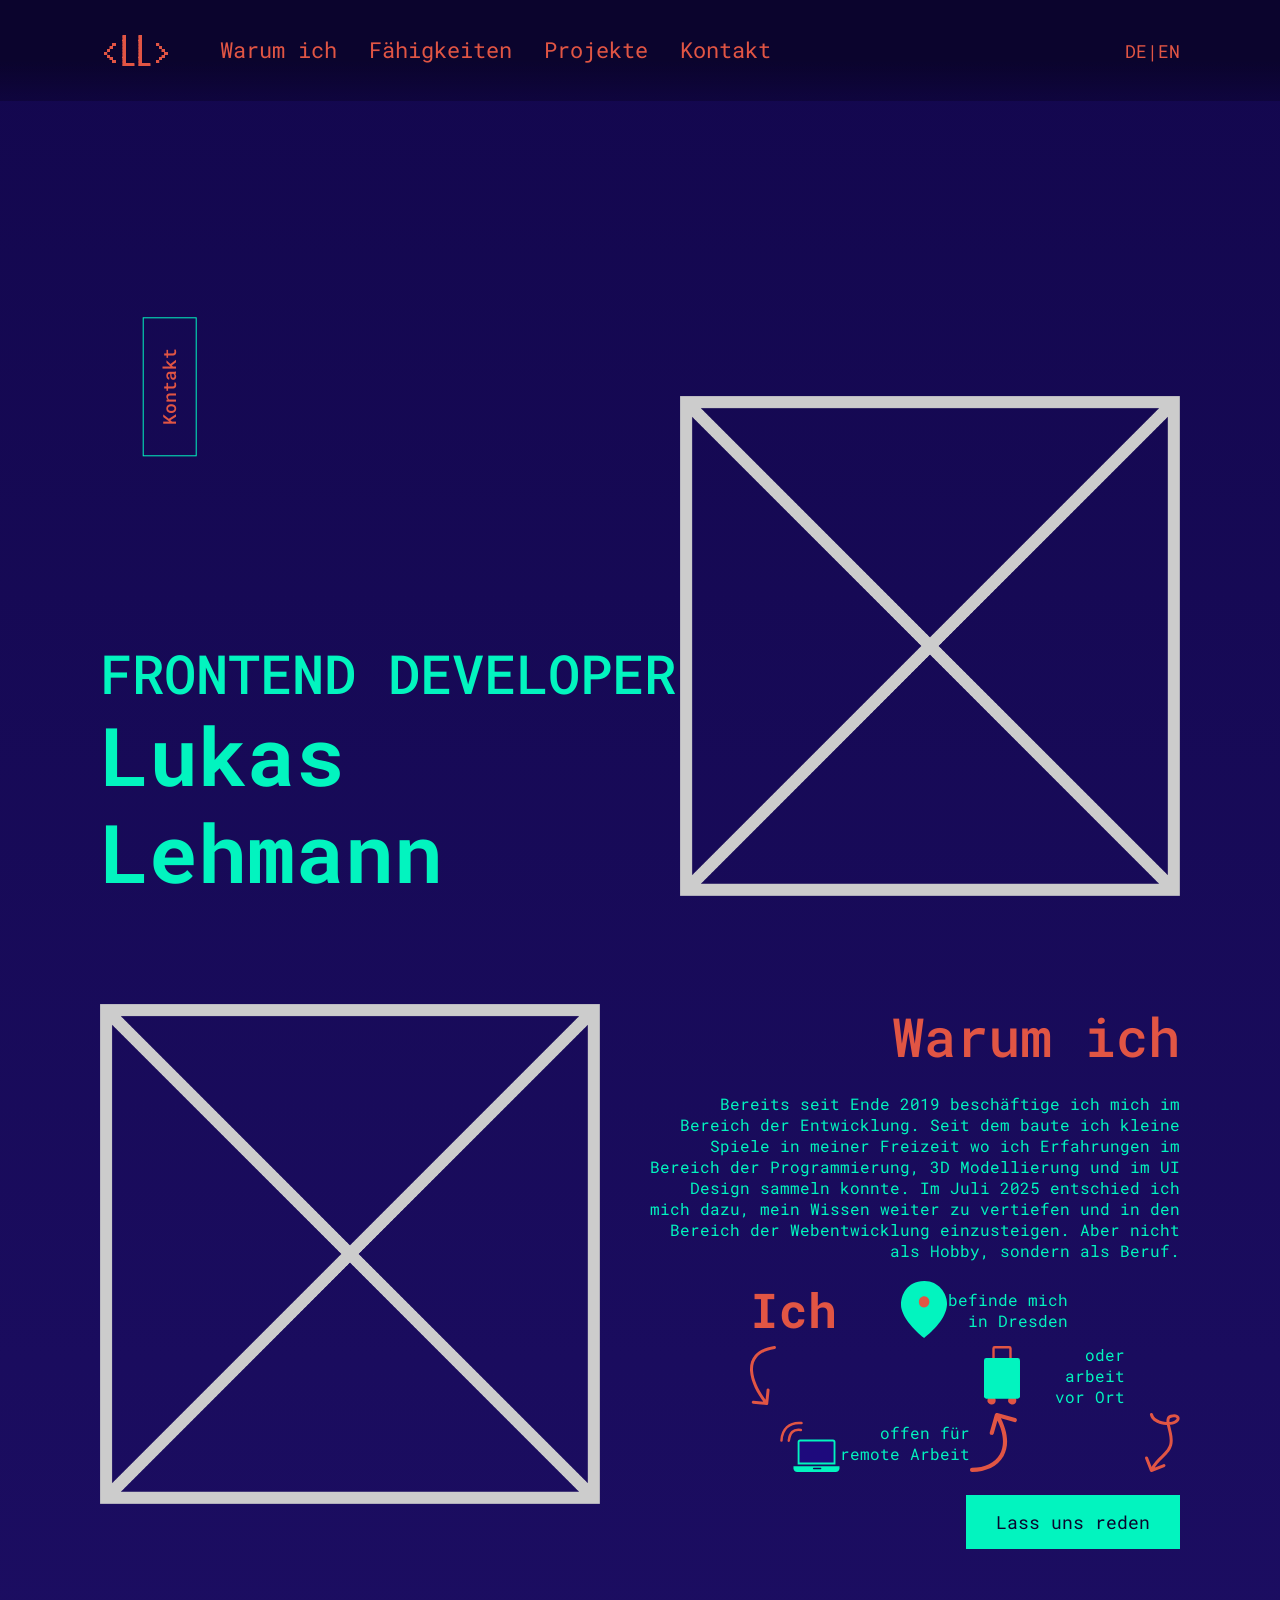
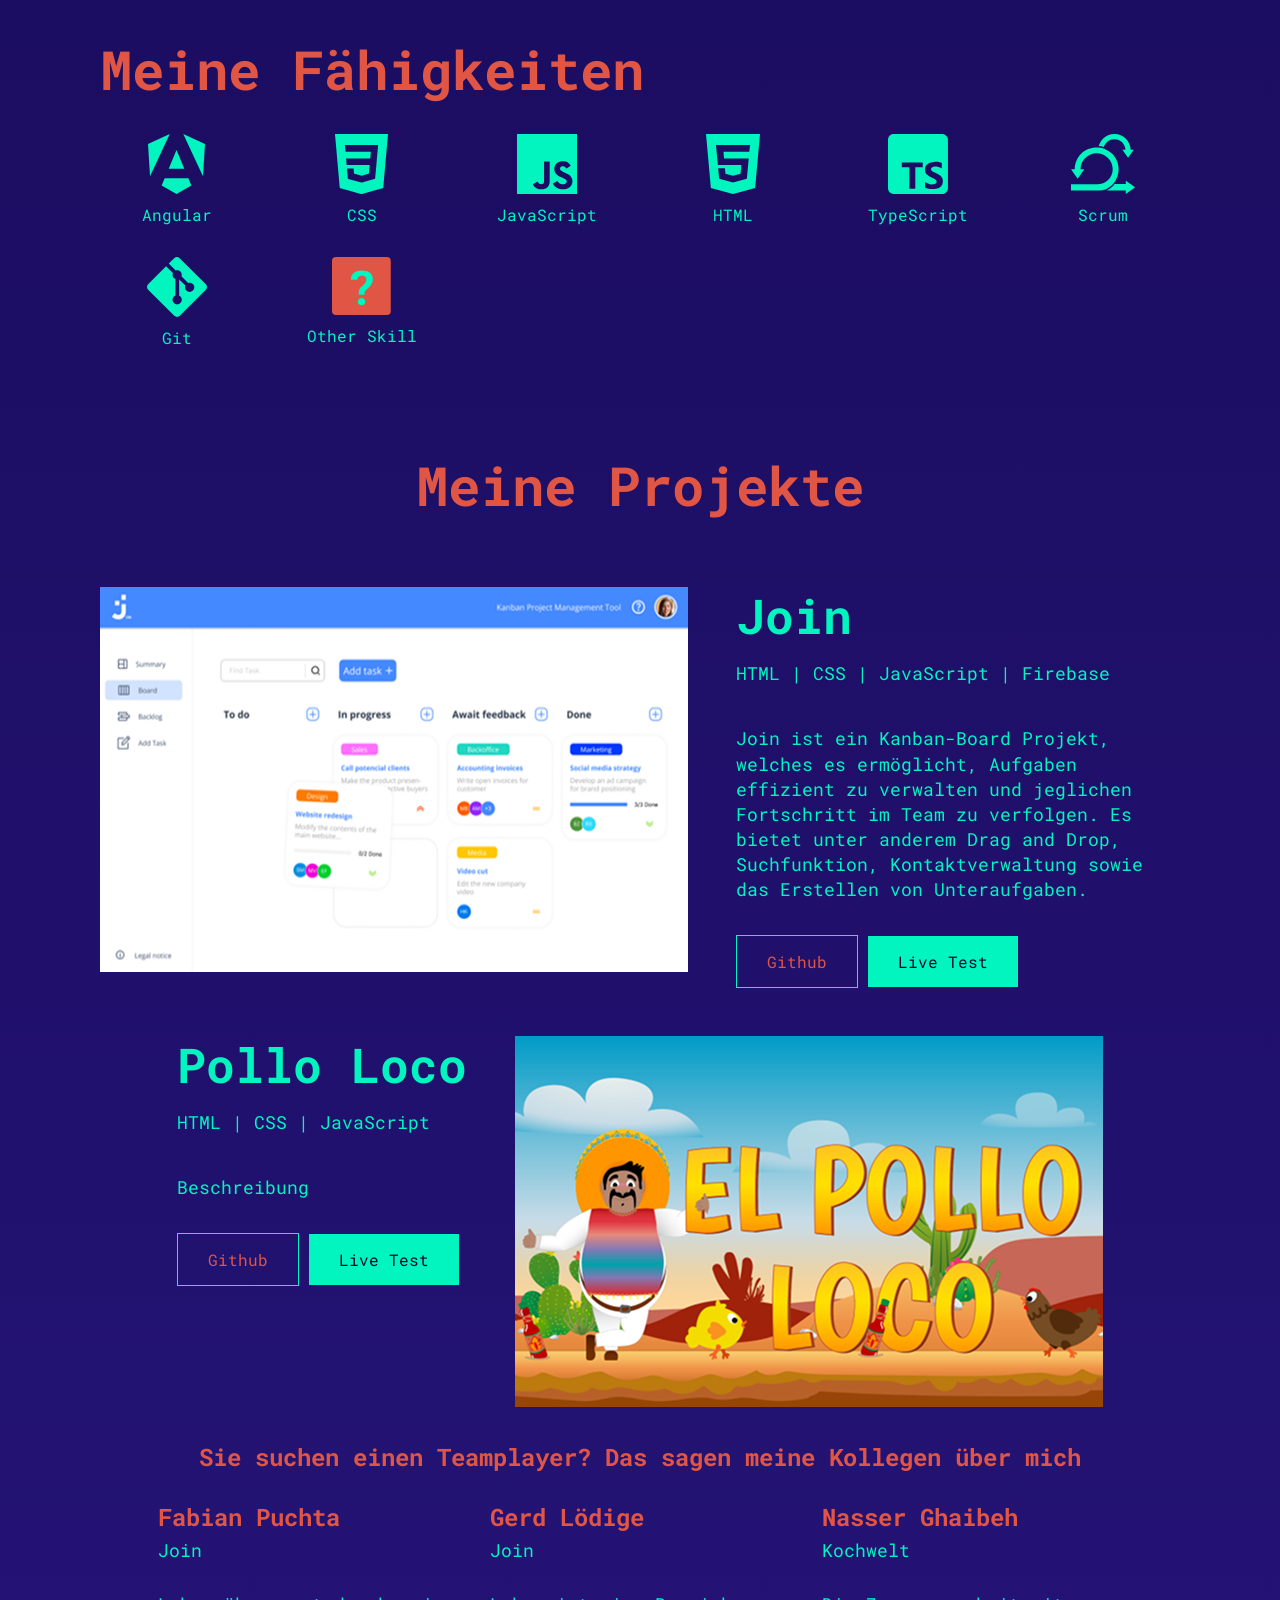
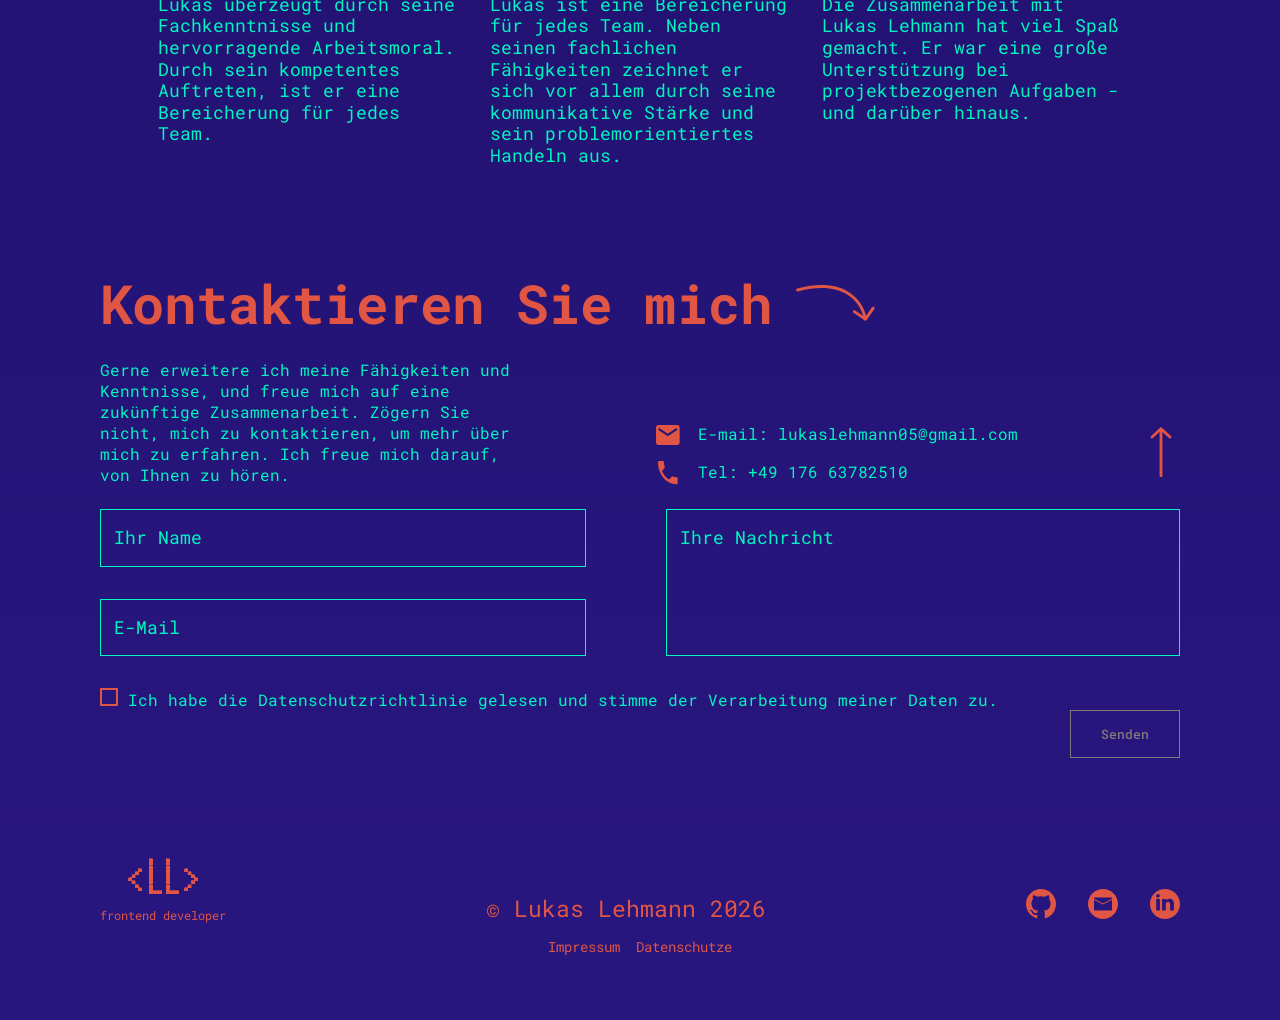
==== de/index.html @ d8086dfb "optimized css code, added responsiveness to legal notice, linked links and fixed styling error Co-au" ====
<!DOCTYPE html>
<html lang="de">

<head>
    <meta charset="UTF-8">
    <meta name="viewport" content="width=device-width, initial-scale=1.0">
    <title>Lukas Lehmann</title>
    <link rel="stylesheet" href="../style.css">
    <link rel="stylesheet" href="../style/content.css">
    <link rel="stylesheet" href="../style/header_footer.css">
    <link rel="stylesheet" href="../style/responsive.css">
    <link rel="stylesheet" href="../style/header_footer_responsive.css">
    <link rel="shortcut icon" href="../img/icons/favicon.png" type="image/x-icon">
</head>

<body>
    <header>
        <div class="header-content">
            <div class="nav-bar">
                <p>&lt;LL&gt;</p>
                <nav class="nav-links">
                    <a href="#about_section">Warum ich</a>
                    <a href="#skill_section">Fähigkeiten</a>
                    <a href="#project_section">Projekte</a>
                    <a href="#contact_section">Kontakt</a>
                </nav>
            </div>
            <div class="language-selector">
                <p class="language-text">DE</p>
                <p>|</p>
                <p class="language-text">EN</p>
            </div>
        </div>
    </header>

    <main>
        <div class="main-content">
            <section class="hero-section" id="hero_section">
                <a class="scroll-down hover-green" href="#about_section">
                    <img src="../img/icons/arrow_down.svg" alt="arrow down">
                </a>
                <a class="contact-button" href="#footer">
                    Kontakt
                </a>
                <div class="hero-content">
                    <div class="h1-section">
                        <p>FRONTEND DEVELOPER</p>
                        <h1>Lukas Lehmann</h1>
                    </div>

                    <div>
                        <img src="../img/image_placeholder.png" alt="placeholder" class="hero-section-image">
                    </div>
                </div>
            </section>
            <section class="about-section" id="about_section">
                <img src="../img/image_placeholder.png" alt="placeholder">
                <div class="about-content">
                    <h2 class="about-title">Warum ich</h2>
                    <p>Bereits seit Ende 2019 beschäftige ich mich im Bereich der Entwicklung. Seit dem baute ich
                        kleine Spiele in meiner Freizeit wo ich Erfahrungen im Bereich der Programmierung, 3D
                        Modellierung
                        und im UI Design sammeln konnte. Im Juli 2025 entschied ich mich dazu, mein Wissen weiter zu
                        vertiefen und in den Bereich der Webentwicklung einzusteigen. Aber nicht als Hobby, sondern als
                        Beruf.
                    </p>
                    <section class="about-details">
                        <div class="about-details-column location-column">
                            <h3>Ich</h3>
                            <div class="about-icon-container">
                                <img src="../img/icons/location.svg" alt="location icon" class="about-icons">
                                <p>befinde mich <br> in Dresden</p>
                            </div>
                        </div>

                        <div class="about-details-column relocate-column">
                            <img src="../img/icons/arrow_curved_down.svg" alt="arrow">
                            <div class="about-icon-container">
                                <img src="../img/icons/icon_relocate.svg" alt="relocate icon" class="about-icons">
                                <p>oder arbeit<br> vor Ort</p>
                            </div>
                        </div>

                        <div class="about-details-column remote-column">
                            <div class="about-icon-container">
                                <img src="../img/icons/icon_remote.svg" alt="remote icon" class="about-icons">
                                <p>offen für <br> remote Arbeit</p>
                                <img src="../img/icons/arrow_curved_up.svg" alt="arrow">
                            </div>

                            <img src="../img/icons/arrow_curved_down_2.svg" alt="arrow">
                        </div>

                        <div class="about-contact">
                            <a class="about-contact-button" href="#contact_section">Lass uns reden</a>
                        </div>
                    </section>
                </div>
            </section>
            <section class="skill-section" id="skill_section">
                <h2>Meine Fähigkeiten</h2>
                <div class="all-skills">
                    <div class="language-card">
                        <img src="../img/icons_languages/angular.svg" alt="angular">
                        <p>Angular</p>
                    </div>

                    <div class="language-card">
                        <img src="../img/icons_languages/css.svg" alt="css">
                        <p>CSS</p>
                    </div>

                    <div class="language-card">
                        <img src="../img/icons_languages/javascript.svg" alt="javascript">
                        <p>JavaScript</p>
                    </div>

                    <div class="language-card">
                        <img src="../img/icons_languages/html.svg" alt="html">
                        <p>HTML</p>
                    </div>

                    <div class="language-card">
                        <img src="../img/icons_languages/typescript.svg" alt="typescript">
                        <p>TypeScript</p>
                    </div>

                    <div class="language-card">
                        <img src="../img/icons_languages/scrum.svg" alt="scrum">
                        <p>Scrum</p>
                    </div>

                    <div class="language-card">
                        <img src="../img/icons_languages/git.svg" alt="git">
                        <p>Git</p>
                    </div>

                    <div class="language-card">
                        <img src="../img/icons_languages/other_skill.svg" alt="other skill">
                        <p>Other Skill</p>
                    </div>



                </div>
            </section>
            <section class="project-section" id="project_section">
                <h2>Meine Projekte</h2>

                <div class="projects">
                    <section class="project-card">
                        <img src="../img/project_img/join.png" alt="join project image">
                        <div>
                            <h3 class="project-title">Join</h3>
                            <p class="project-languages">HTML | CSS | JavaScript | Firebase</p>
                            <p>Join ist ein Kanban-Board Projekt, welches es ermöglicht, Aufgaben effizient zu verwalten
                                und jeglichen Fortschritt im Team zu verfolgen.
                                Es bietet unter anderem Drag and Drop, Suchfunktion, Kontaktverwaltung sowie das
                                Erstellen von Unteraufgaben.
                            </p>
                            <div class="project-links">
                                <a href="https://github.com/LukasLehmann05/Join" class="github-button">Github</a>
                                <a href="#" class="live-test-button">Live Test</a>
                            </div>
                        </div>
                    </section>

                    <section class="project-card row-reverse">
                        <img src="../img/project_img/pollo_loco.png" alt="pollo loco project image">
                        <div>
                            <h3 class="project-title">Pollo Loco</h3>
                            <p class="project-languages">HTML | CSS | JavaScript</p>
                            <p>Beschreibung</p>
                            <div class="project-links">
                                <a href="https://github.com/LukasLehmann05/El-Pollo-Loco"
                                    class="github-button">Github</a>
                                <a href="#" class="live-test-button">Live Test</a>
                            </div>
                        </div>
                    </section>
                </div>

                <h4 class="colleague-feedback">Sie suchen einen Teamplayer? Das sagen meine Kollegen über mich</h4>

                <div class="feedback-cards">
                    <section class="feedback-card">
                        <h4>
                            Fabian Puchta
                        </h4>
                        <p>
                            Join
                        </p>
                        <p class="feedback-text">
                            Lukas überzeugt durch seine Fachkenntnisse und hervorragende Arbeitsmoral. Durch sein
                            kompetentes Auftreten, ist er eine Bereicherung für jedes Team.
                        </p>
                    </section>

                    <section class="feedback-card">
                        <h4>
                            Gerd Lödige
                        </h4>
                        <p>
                            Join
                        </p>
                        <p class="feedback-text">
                            Lukas ist eine Bereicherung für jedes Team. Neben seinen fachlichen Fähigkeiten zeichnet er
                            sich vor allem durch seine kommunikative Stärke und sein problemorientiertes Handeln aus.
                        </p>
                    </section>

                    <section class="feedback-card">
                        <h4>
                            Nasser Ghaibeh
                        </h4>
                        <p>
                            Kochwelt
                        </p>
                        <p class="feedback-text">
                            Die Zusammenarbeit mit Lukas Lehmann hat viel Spaß gemacht. Er war eine große Unterstützung
                            bei projektbezogenen Aufgaben - und darüber hinaus.
                        </p>
                    </section>
                </div>

            </section>
            <section class="contact-section" id="contact_section">
                <div class="contact-section-title">
                    <h2>Kontaktieren Sie mich</h2>
                    <img src="../img/icons/arrow_down_right.svg" alt="">
                </div>
                <div class="contact-info">
                    <div class="contact-links-section">
                        <p class="contact-info-text">Gerne erweitere ich meine Fähigkeiten und Kenntnisse, und freue
                            mich auf eine zukünftige Zusammenarbeit.
                            Zögern Sie nicht, mich zu kontaktieren, um mehr über mich zu erfahren. Ich freue mich
                            darauf, von Ihnen zu hören.
                        </p>
                        <div>
                            <div class="contact-links">
                                <a href="#">
                                    <img src="../img/icons/icon_mail.svg" alt="mail_icon" class="contact-img">
                                    <p>E-mail: lukaslehmann05@gmail.com</p>
                                </a>
                                <a href="#">
                                    <img src="../img/icons/icon_phone.svg" alt="phone_icon" class="contact-img">
                                    <p>Tel: +49 176 63782510</p>
                                </a>
                            </div>
                        </div>

                        <a href="#hero_section">
                            <img src="../img/icons/arrow_up.svg" alt="scroll up" class="scroll-up">
                        </a>
                    </div>
                </div>
                <form class="contact-form">
                    <div class="text-input-section">
                        <div class="form-input-left">
                            <input type="text" placeholder="Ihr Name">
                            <input type="text" placeholder="E-Mail">
                        </div>

                        <textarea type="text" class="message-input" placeholder="Ihre Nachricht"></textarea>
                    </div>

                    <div class="submit-section">
                        <div>
                            <input type="checkbox" name="" id="guidlines_checkbox" class="guidlines-checkbox"
                                placeholder="✓">
                            <label for="">Ich habe die Datenschutzrichtlinie gelesen und stimme der Verarbeitung meiner
                                Daten zu.</label>
                        </div>
                        <div class="submit-button-section">
                            <button type="submit" class="submit-button">Senden</button>
                        </div>
                    </div>
                </form>
            </section>
        </div>
    </main>

    <footer id="footer">
        <div class="footer-content">
            <section class="footer-info">
                <div class="abbreviation-section">
                    <p class="abbreviation">&lt;LL&gt;</p>
                    <p class="abbreviation-subtext">frontend developer</p>
                </div>
                <p class="copyright-text">
                    © Lukas Lehmann 2026
                </p>
                <div class="footer-links">
                    <a href="https://github.com/LukasLehmann05">
                        <img src="../img/icons/icon_github.svg" alt="github" class="hover-green">
                    </a>
                    <a href="#">
                        <img src="../img/icons/icon_mail_round.svg" alt="mail" class="hover-green">
                    </a>
                    <a href="https://www.linkedin.com/in/lukas-lehmann-b7b5683bb/">
                        <img src="../img/icons/icon_linkedin.svg" alt="linkedin" class="hover-green">
                    </a>
                </div>
            </section>

            <section class="legal-links">
                <a href="#">Impressum</a>
                <a href="#">Datenschutze</a>
            </section>
        </div>
    </footer>

</body>
<script src="../script.js"></script>

</html>
---- style.css ----
@font-face {
    font-family: "Roboto Mono";
    src: url(./fonts/Roboto_Mono/RobotoMono-VariableFont_wght.ttf);
}

@font-face {
    font-family: "Handjet";
    src: url(./fonts/Handjet/Handjet-VariableFont_ELGR\,ELSH\,wght.ttf);
}

:root {
    --text-green: #02F4BF;
    --text-orange: #E15544;
    --content-max-width: 1920px;
    --page-padding: 0px 100px;
    --page-padding-1150: 0px 75px;
    --page-padding-700: 0px 50px;
}

html {
    scroll-behavior: smooth;
}

* {
    margin: 0px;
    padding: 0px;
    font-family: "Roboto Mono", sans-serif;
    text-decoration: none;
}

body {
    background: linear-gradient(to bottom, #13074E, #1D0A79F2);
    color: var(--text-green);
}
---- style/content.css ----
.hero-section {
    min-height: calc(100vh - 101px);
    display: flex;
    align-items: flex-end;
}

h2 {
    font-size: 54px;
    line-height: 120%;
    color: var(--text-orange);
}

.projects {
    margin-top: 69px;
    display: flex;
    flex-direction: column;
    align-items: center;
    gap: 64px;
}

.project-section {
    display: flex;
    flex-direction: column;
    align-items: center;
}

.project-card {
    display: flex;
    justify-content: center;
    gap: 48px;
}

.project-card p {
    font-size: 18px;
    line-height: 140%;
    font-weight: 400;
}

.project-title {
    font-size: 48px;
    font-weight: 700;
    line-height: 120%;
    margin-bottom: 17px;
}

.project-languages {
    margin-bottom: 40px;
}

.project-links {
    margin-top: 48px;
}

.project-links a {
    padding: 15px 30px;
}

.github-button {
    color: var(--text-orange);
    border: solid 1px var(--text-green);
    transition: 300ms ease;
}

.github-button:hover {
    color: var(--text-green);
    transition: 300ms ease;
}

.live-test-button {
    color: #0B042D;
    background-color: var(--text-green);
    transition: 300ms ease;
}

.live-test-button:hover {
    color: var(--text-orange);
    transition: 300ms ease;
}

.row-reverse {
    flex-direction: row-reverse;
}

.colleague-feedback {
    font-size: 24px;
    font-weight: 700;
    line-height: 120%;
    color: var(--text-orange);
    margin-top: 36px;
    margin-bottom: 32px;
}

.feedback-card {
    font-size: 18px;
    font-weight: 400;
    line-height: 120%;
    width: 300px;
}

.feedback-cards {
    display: flex;
    justify-content: center;
    gap: 32px;
}

.feedback-card h4 {
    font-size: 24px;
    font-weight: 700;
    line-height: 120%;
    color: var(--text-orange);
    margin-bottom: 8px;
}

.feedback-text {
    margin-top: 32px;
}

.language-card {
    display: flex;
    flex-direction: column;
    align-items: center;
    gap: 10px;
}

.all-skills {
    display: grid;
    grid-template-columns: repeat(auto-fit, minmax(150px, 1fr));
    gap: 32px;
    margin-top: 32px;
    margin-bottom: 105px;
}

.skill-section {
    margin-top: 103px;
}

.contact-section {
    margin-top: 104px;
}

.contact-section-title {
    display: flex;
    align-items: center;
    gap: 24px;
    margin-bottom: 24px;
}

.contact-links {
    display: flex;
    align-items: flex-start;
    flex-direction: column;
    gap: 14px;
}

.contact-links a {
    display: flex;
    gap: 18px;
    color: var(--text-green);
}

.contact-img {
    height: 24px;
    width: 24px;
    object-fit: contain;
}

.contact-info {
    display: flex;
    justify-content: flex-start;
    gap: 50px;
    margin-bottom: 24px;
}

.contact-info-text {
    max-width: 40%;
}

.text-input-section {
    display: flex;
    justify-content: space-between;
}

.contact-form input {
    border: solid 1px var(--text-green);
    background-color: transparent;
    color: var(--text-green);
    font-size: 18px;
    line-height: 140%;
    padding: 15px 13px;
}

.contact-form input::placeholder {
    color: var(--text-green);
}

.form-input-left {
    display: flex;
    flex-direction: column;
    gap: 32px;
    width: 45%;
}

.message-input {
    width: 45%;
    border: solid 1px var(--text-green);
    background-color: transparent;
    color: var(--text-green);
    font-size: 18px;
    line-height: 140%;
    padding: 15px 13px;
    resize: none;
}

.message-input::placeholder {
    color: var(--text-green);
}

.submit-section {
    margin-top: 32px;
    display: flex;
    flex-direction: column;
}

.contact-form .guidlines-checkbox {
    width: 18px;
    height: 18px;
    border: solid 2px var(--text-orange);
    appearance: none;
    padding: 0px;
    border-radius: 1px;
    color: transparent;
}

.guidlines-checkbox:checked {
    background-color: var(--text-green);
}

.submit-button {
    color: #827B7B;
    line-height: 120%;
    background-color: transparent;
    border: solid 1px #827B7B;
    padding: 15px 30px;
    font-weight: 500;
    justify-self: flex-end;
    cursor: pointer;
}

.submit-button-section {
    display: flex;
    justify-content: flex-end;
    margin-bottom: 88px;
}

.hero-section-image {
    width: 500px;
    height: 500px;
    object-fit: contain;
}

h1 {
    font-size: 81px;
    font-weight: 700;
    line-height: 120%;
}

.h1-section p {
    font-size: 54px;
    line-height: 120%;
    font-weight: 500;
}

.scroll-down {
    position: absolute;
    left: 50%;
    top: 50%;
    background: none;
    border: none;
    cursor: pointer;
    padding: 4px 8px;
}

.scroll-down img {
    height: 50px;
    width: 22px;
}

.hero-content {
    display: flex;
    justify-content: space-between;
    align-items: flex-end;
    width: 100%;
}

.scroll-down:hover {
    border: solid 1px var(--text-green);
    padding: 3px 7px;
}

.contact-button {
    position: absolute;
    left: 100px;
    top: 40%;
    transform: rotate(270deg);
    background: none;
    border: solid 1px var(--text-green);
    color: var(--text-orange);
    padding: 15px 30px;
    font-size: 18px;
    font-weight: 500;
    line-height: 120%;
    cursor: pointer;
    transition: all 0.4s ease;
}

.contact-button:hover {
    color: var(--text-green);
    transition: all 0.4s ease;
}

.about-section {
    display: flex;
    justify-content: space-between;
    gap: 42px;
    margin-top: 104px;
}

.about-section img {
    width: 500px;
    height: 500px;
    object-fit: contain;
}

.about-content {
    display: flex;
    flex-direction: column;
    align-items: flex-end;
    text-align: end;
}

.about-title {
    font-size: 54px;
    line-height: 120%;
    letter-spacing: 0%;
    font-weight: 500;
    margin-bottom: 24px;
}

.contact-links a:hover img {
    filter: brightness(0) saturate(100%) invert(77%) sepia(62%) saturate(2744%) hue-rotate(113deg) brightness(101%) contrast(98%);
}

.about-details {
    margin-top: 20px;
    display: flex;
    flex-direction: column;
    gap: 8px;
    width: 80%;
}

.about-details h3 {
    font-size: 48px;
    color: var(--text-orange);
    line-height: 120%;
    font-weight: 700;
}

.about-details img {
    height: 100%;
    width: auto;
    object-fit: contain;
}

.about-icon-container {
    display: flex;
    justify-content: center;
    align-items: center;
}

.about-details-column {
    display: flex;
}

.location-column {
    gap: 64px;
}

.relocate-column {
    justify-content: flex-end;
}

.relocate-column div {
    margin-left: 208px;
    margin-right: 55px;
}

.remote-column {
    justify-content: flex-end;
    gap: 128px;
}

.about-contact {
    margin-top: 32px;
}

.about-contact-button {
    font-size: 18px;
    line-height: 120%;
    color: #0B042D;
    background-color: var(--text-green);
    border: none;
    padding: 15px 30px;
}

.about-contact-button:hover {
    color: var(--text-orange);
}

.scroll-up {
    height: 50px;
    width: 22px;
    padding: 4px 8px;
    cursor: pointer;
}

.scroll-up:hover {
    border: solid 1px var(--text-green);
    padding: 3px 7px;
    filter: brightness(0) saturate(100%) invert(77%) sepia(62%) saturate(2744%) hue-rotate(113deg) brightness(101%) contrast(98%);
}

.contact-links-section {
    display: flex;
    justify-content: space-between;
    align-items: flex-end;
}
---- style/header_footer.css ----
header {
    position: sticky;
    top: 0;
    padding: 24px 0px;
    background: linear-gradient(rgb(11 4 45) 60%, rgb(11 4 45 / 0.5));
    color: var(--text-orange);
    z-index: 100;
}

.header-content {
    display: flex;
    justify-content: space-between;
    align-items: center;
    max-width: var(--content-max-width);
    margin: 0 auto;
    padding: var(--page-padding);
}

.main-content {
    max-width: var(--content-max-width);
    margin: 0 auto;
    padding: var(--page-padding);
}

.footer-content {
    max-width: var(--content-max-width);
    margin: 0 auto;
    padding: var(--page-padding);
    color: var(--text-orange);
}

.footer-info {
    display: flex;
    justify-content: space-between;
    align-items: flex-end;
}

.nav-bar {
    display: flex;
    gap: 48px;
}

.nav-bar a {
    color: var(--text-orange);
    font-size: 22px;
    line-height: 120%;
}

.nav-bar p {
    font-size: 48px;
    font-family: "Handjet", sans-serif;
}

.nav-links {
    display: flex;
    justify-content: flex-start;
    align-items: center;
    gap: 32px;
}

.language-selector {
    display: flex;
    font-size: 18px;
}

.language-text:hover{
    color: var(--text-green);
    cursor: pointer;
}

.abbreviation-section {
    display: flex;
    flex-direction: column;
    align-items: center;
}

.abbreviation {
    font-family: "Handjet", sans-serif;
    font-size: 54px;
    font-weight: 400;
    letter-spacing: 5%;
}

.abbreviation-subtext {
    font-size: 12px;
}

.copyright-text {
    font-size: 23px;
    line-height: 120%;
}

.footer-links {
    display: flex;
    gap: 32px;
}

.legal-links {
    display: flex;
    justify-content: center;
    gap: 16px;
    margin-top: 16px;
    margin-bottom: 64px;
}

.legal-links a {
    color: var(--text-orange);
    font-size: 14px;
    line-height: 120%;
}

.nav-links a:hover {
    color: var(--text-green);
}

.legal-links a:hover {
    color: var(--text-green);
}

.selected {
    color: var(--text-green) !important;
    text-decoration: underline;
}

.hover-green:hover {
    filter: brightness(0) saturate(100%) invert(77%) sepia(62%) saturate(2744%) hue-rotate(113deg) brightness(101%) contrast(98%);
}
---- style/responsive.css ----
@media (max-width: 1400px) {
    .scroll-down {
        display: none;
    }
}

@media (max-width: 1100px) {
    .project-card {
        flex-direction: column-reverse;
        align-items: center;
    }

    .project-details {
        display: flex;
        flex-direction: column;
        align-items: center;
        text-align: center;
    }

    .hide-project-button {
        display: none;
    }
}
---- style/header_footer_responsive.css ----
@media (max-width: 1150px) {
    .header-content {
        padding: var(--page-padding-1150);
    }

    .main-content {
        padding: var(--page-padding-1150);
    }

    .footer-content {
        padding: var(--page-padding-1150);
    }
}

@media (max-width: 950px) {
    .nav-links {
        display: none;
    }

    .language-selector {
        display: none;
    }
}

@media (max-width: 700px) {
    .header-content {
        padding: var(--page-padding-700);
    }

    .main-content {
        padding: var(--page-padding-700);
    }

    .footer-content {
        padding: var(--page-padding-700);
    }
}
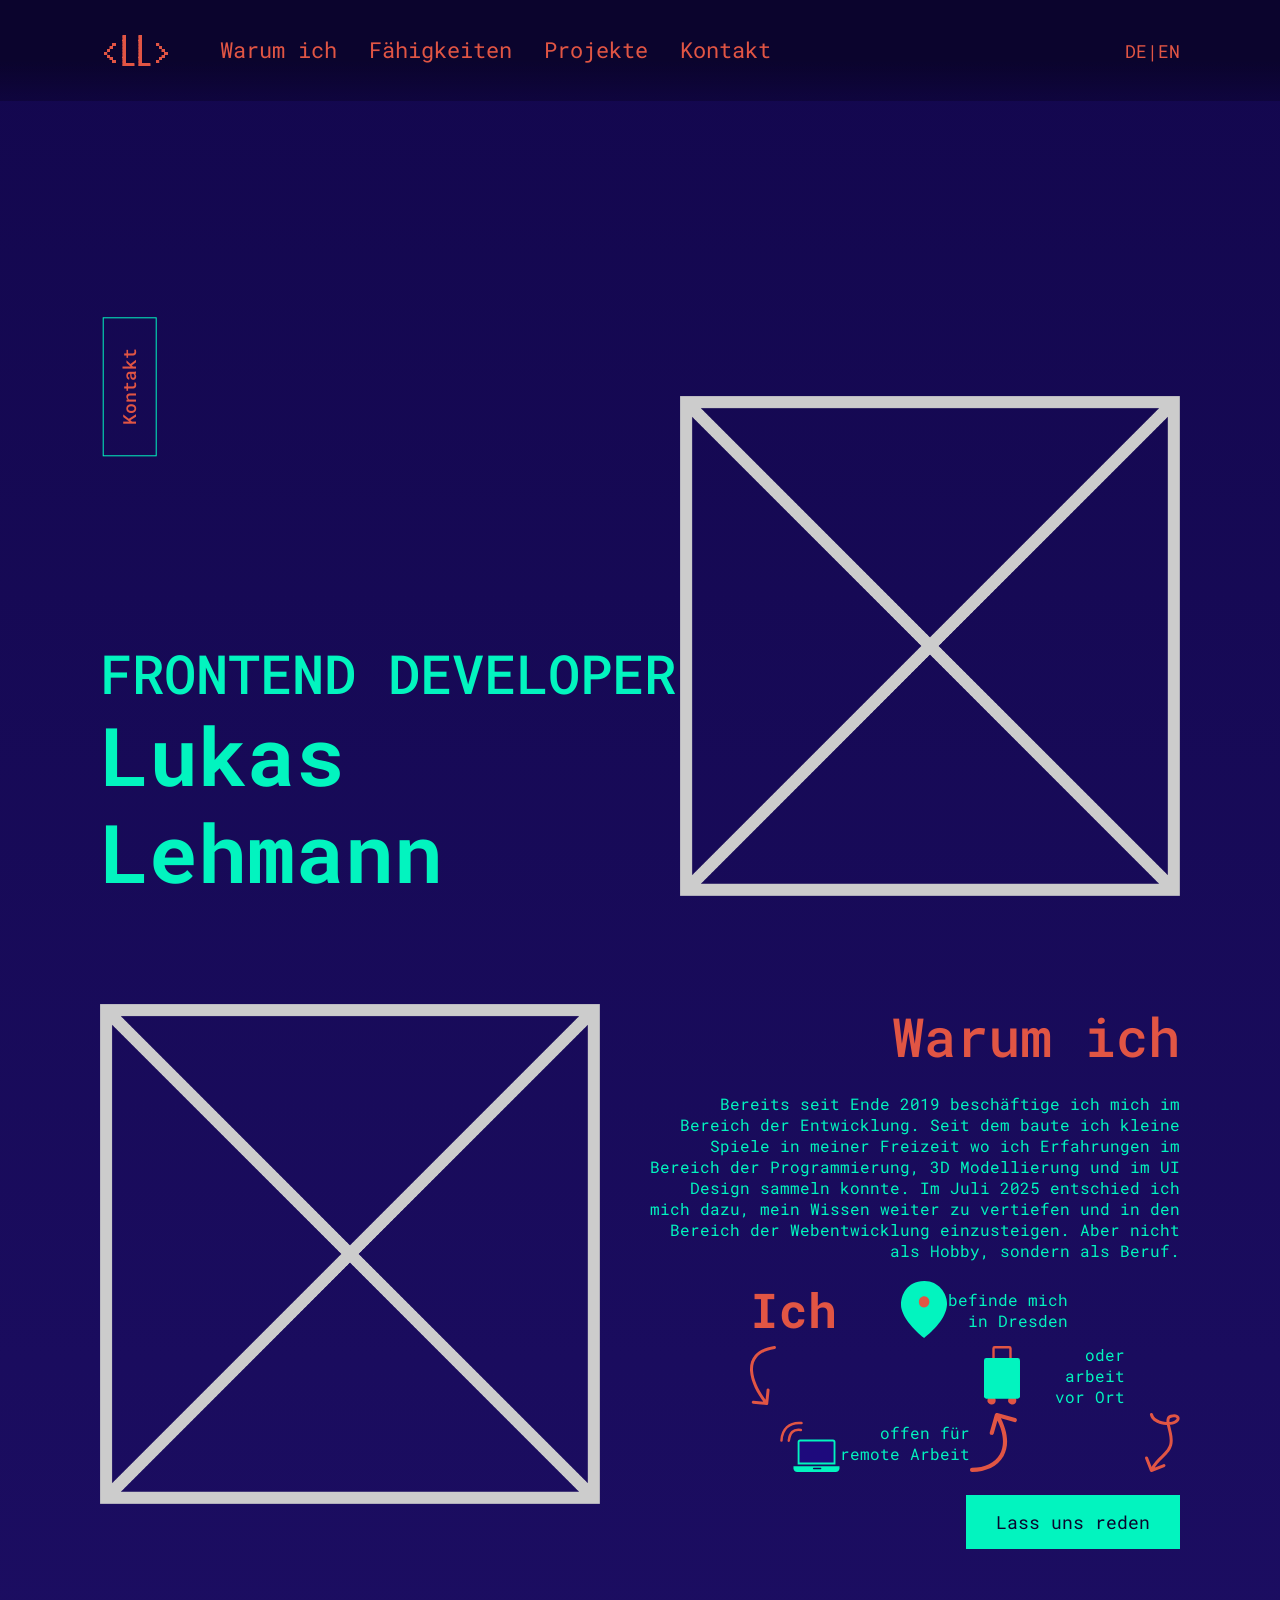
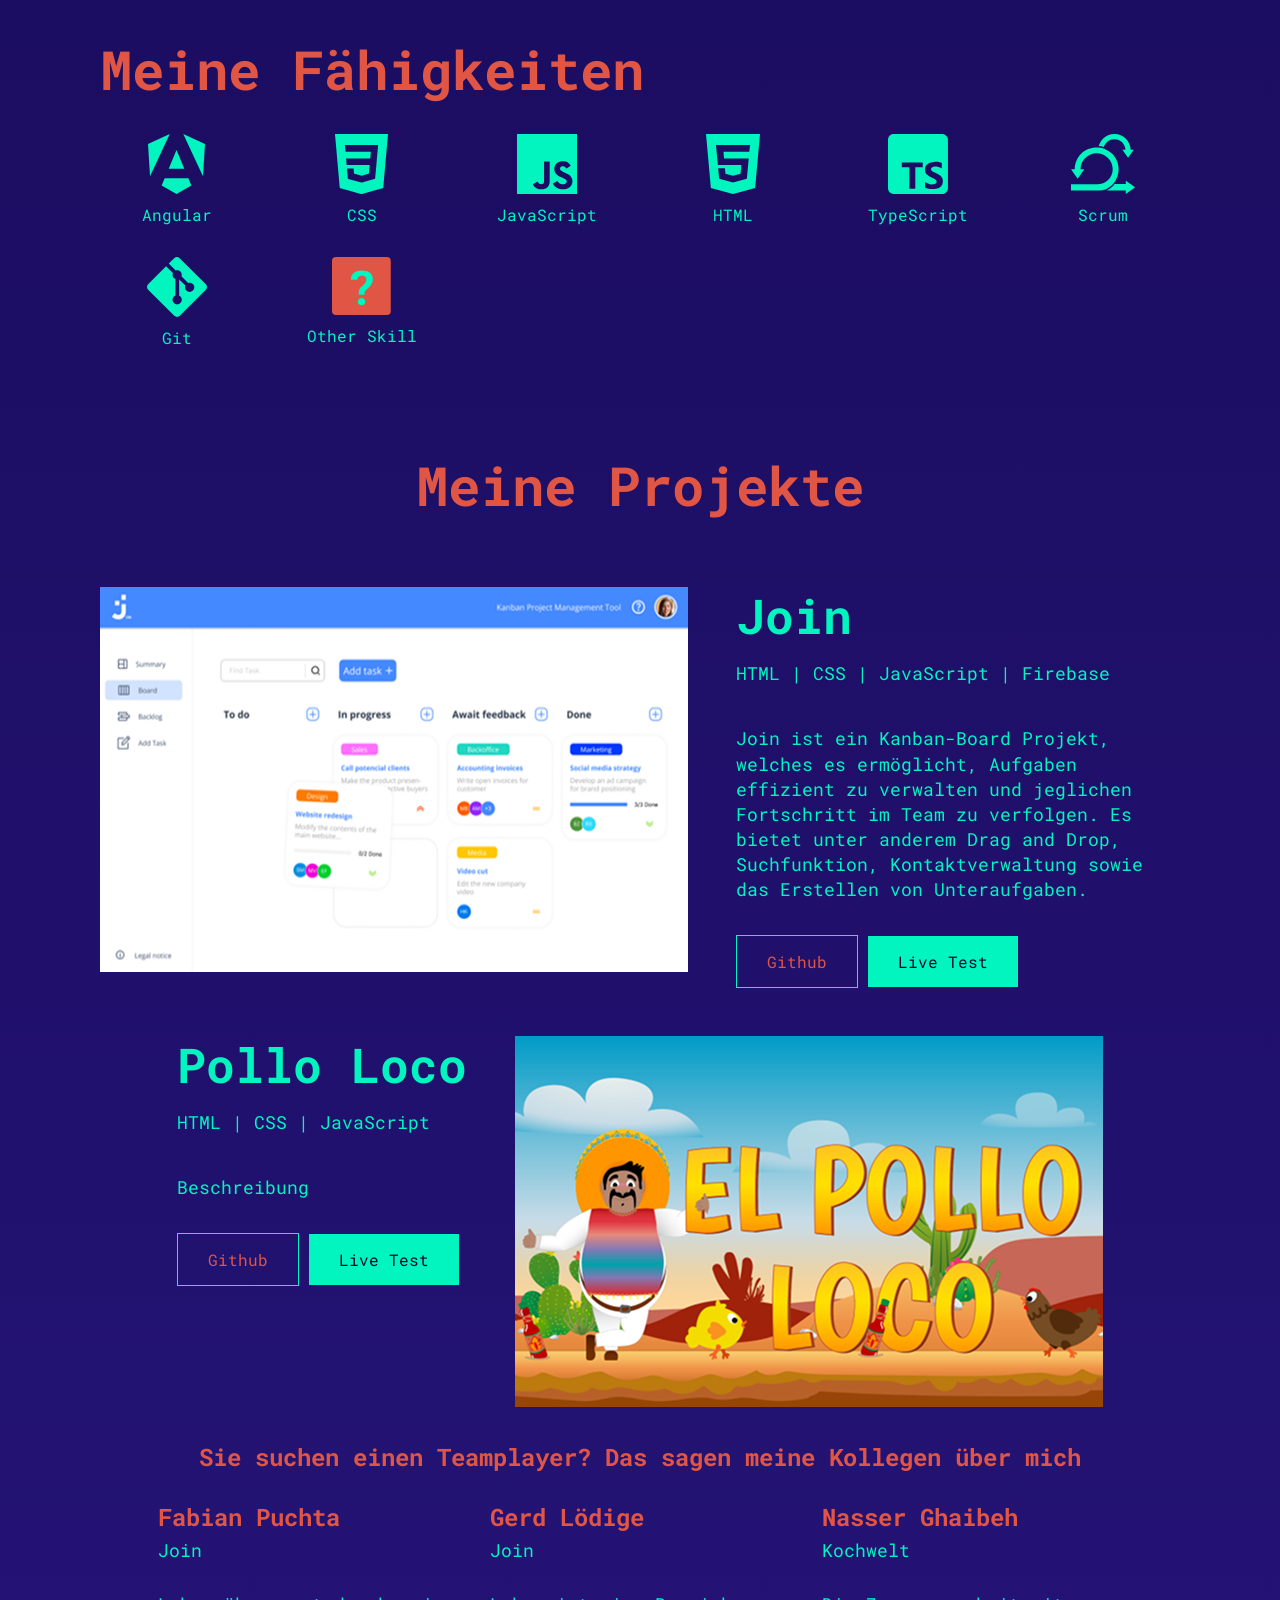
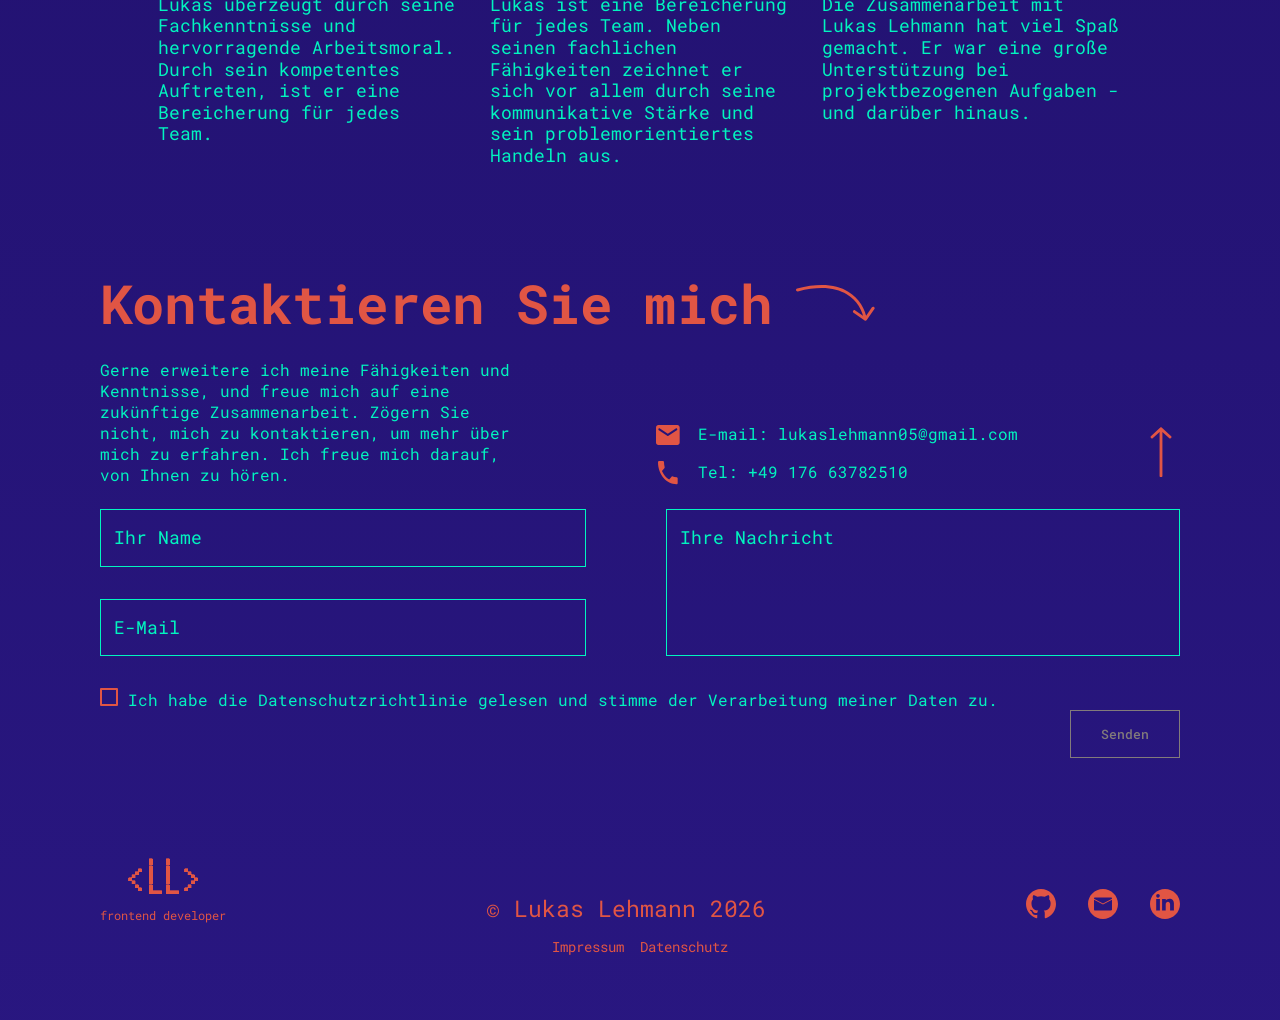
==== commit 2bd5bd8f: "made about section responsive, fixed typos Co-authored-by: Copilot <copilot@github.com>" ====
--- a/de/index.html
+++ b/de/index.html
@@ -54,7 +54,7 @@
                 </div>
             </section>
             <section class="about-section" id="about_section">
-                <img src="../img/image_placeholder.png" alt="placeholder">
+                <img src="../img/image_placeholder.png" alt="placeholder" class="hide-1100">
                 <div class="about-content">
                     <h2 class="about-title">Warum ich</h2>
                     <p>Bereits seit Ende 2019 beschäftige ich mich im Bereich der Entwicklung. Seit dem baute ich
@@ -66,29 +66,29 @@
                     </p>
                     <section class="about-details">
                         <div class="about-details-column location-column">
-                            <h3>Ich</h3>
+                            <h3 class="hide-1100">Ich</h3>
                             <div class="about-icon-container">
                                 <img src="../img/icons/location.svg" alt="location icon" class="about-icons">
-                                <p>befinde mich <br> in Dresden</p>
+                                <p>befinde mich <br class="hide-1100"> in Dresden</p>
                             </div>
                         </div>
 
                         <div class="about-details-column relocate-column">
-                            <img src="../img/icons/arrow_curved_down.svg" alt="arrow">
+                            <img src="../img/icons/arrow_curved_down.svg" alt="arrow" class="hide-1100">
                             <div class="about-icon-container">
                                 <img src="../img/icons/icon_relocate.svg" alt="relocate icon" class="about-icons">
-                                <p>oder arbeit<br> vor Ort</p>
+                                <p>oder arbeit<br class="hide-1100"> vor Ort</p>
                             </div>
                         </div>
 
                         <div class="about-details-column remote-column">
                             <div class="about-icon-container">
                                 <img src="../img/icons/icon_remote.svg" alt="remote icon" class="about-icons">
-                                <p>offen für <br> remote Arbeit</p>
-                                <img src="../img/icons/arrow_curved_up.svg" alt="arrow">
-                            </div>
-
-                            <img src="../img/icons/arrow_curved_down_2.svg" alt="arrow">
+                                <p>offen für <br class="hide-1100"> remote Arbeit</p>
+                                <img src="../img/icons/arrow_curved_up.svg" alt="arrow" class="hide-1100">
+                            </div>
+
+                            <img src="../img/icons/arrow_curved_down_2.svg" alt="arrow" class="hide-1100">
                         </div>
 
                         <div class="about-contact">
@@ -236,17 +236,15 @@
                             Zögern Sie nicht, mich zu kontaktieren, um mehr über mich zu erfahren. Ich freue mich
                             darauf, von Ihnen zu hören.
                         </p>
-                        <div>
-                            <div class="contact-links">
-                                <a href="#">
-                                    <img src="../img/icons/icon_mail.svg" alt="mail_icon" class="contact-img">
-                                    <p>E-mail: lukaslehmann05@gmail.com</p>
-                                </a>
-                                <a href="#">
-                                    <img src="../img/icons/icon_phone.svg" alt="phone_icon" class="contact-img">
-                                    <p>Tel: +49 176 63782510</p>
-                                </a>
-                            </div>
+                        <div class="contact-links">
+                            <a href="#">
+                                <img src="../img/icons/icon_mail.svg" alt="mail_icon" class="contact-img">
+                                <p>E-mail: lukaslehmann05@gmail.com</p>
+                            </a>
+                            <a href="#">
+                                <img src="../img/icons/icon_phone.svg" alt="phone_icon" class="contact-img">
+                                <p>Tel: +49 176 63782510</p>
+                            </a>
                         </div>
 
                         <a href="#hero_section">
@@ -305,7 +303,7 @@
 
             <section class="legal-links">
                 <a href="#">Impressum</a>
-                <a href="#">Datenschutze</a>
+                <a href="#">Datenschutz</a>
             </section>
         </div>
     </footer>
--- a/style.css
+++ b/style.css
@@ -15,6 +15,8 @@
     --page-padding: 0px 100px;
     --page-padding-1150: 0px 75px;
     --page-padding-700: 0px 50px;
+    --page-padding-500: 0px 25px;
+    --page-padding-350: 0px 15px;
 }
 
 html {
--- a/style/content.css
+++ b/style/content.css
@@ -95,12 +95,16 @@
     font-weight: 400;
     line-height: 120%;
     width: 300px;
+    min-width: 250px;
 }
 
 .feedback-cards {
     display: flex;
     justify-content: center;
     gap: 32px;
+    max-width: 100%;
+    overflow-x: auto;
+    overflow-y: hidden;
 }
 
 .feedback-card h4 {
@@ -299,7 +303,7 @@
 
 .contact-button {
     position: absolute;
-    left: 100px;
+    left: 60px;
     top: 40%;
     transform: rotate(270deg);
     background: none;
--- a/style/responsive.css
+++ b/style/responsive.css
@@ -20,4 +20,107 @@
     .hide-project-button {
         display: none;
     }
+
+    .contact-button {
+        display: none;
+    }
+
+    .hero-content {
+        flex-direction: column-reverse;
+        align-items: center;
+    }
+
+    .hide-1100 {
+        display: none;
+    }
+
+    .about-content {
+        align-items: center;
+        text-align: center;
+    }
+
+    .about-details-column {
+        align-items: center;
+        width: 100%;
+    }
+
+    .about-icon-container{
+        width: 100%;
+    }
+
+    .relocate-column div {
+        margin-left: 0px;
+        margin-right: 0px;
+    }
+}
+
+@media (max-width: 1000px) {
+    .feedback-card {
+        border: solid 1px var(--text-green);
+        padding: 10px;
+        display: flex;
+        flex-direction: column;
+        align-items: center;
+        text-align: center;
+    }
+
+    .feedback-cards {
+        justify-content: flex-start;
+        scrollbar-width: thin;
+    }
+}
+
+@media (max-width: 900px) {
+    .text-input-section {
+        flex-direction: column;
+        gap: 32px;
+    }
+
+    .form-input-left {
+        width: 100%;
+    }
+
+    .message-input {
+        width: calc(100% - 28px);
+    }
+
+    .contact-links {
+        display: none;
+    }
+
+    .contact-links-section a {
+        display: none;
+    }
+
+    .contact-info-text {
+        max-width: 100%;
+        text-align: center;
+    }
+
+    .submit-button-section {
+        margin-top: 24px;
+        align-self: center;
+    }
+}
+
+@media (max-width: 800px) {
+    .contact-section-title img {
+        display: none;
+    }
+
+    .project-card img {
+        width: 95%;
+    }
+}
+
+@media (max-width: 600px) {
+    h2 {
+        font-size: 36px;
+    }
+}
+
+@media (max-width: 400px) {
+    h2 {
+        font-size: 28px;
+    }
 }
--- a/style/header_footer_responsive.css
+++ b/style/header_footer_responsive.css
@@ -22,6 +22,28 @@
     }
 }
 
+@media (max-width: 800px) {
+    .footer-links {
+        display: none;
+    }
+
+    .footer-info {
+        flex-direction: column;
+        align-items: center;
+        margin-bottom: 45px;
+    }
+
+    .abbreviation-section {
+        margin-bottom: 8px;
+    }
+
+    .legal-links {
+        flex-direction: column-reverse;
+        align-items: center;
+        gap: 10px;
+    }
+}
+
 @media (max-width: 700px) {
     .header-content {
         padding: var(--page-padding-700);
@@ -34,4 +56,38 @@
     .footer-content {
         padding: var(--page-padding-700);
     }
+}
+
+@media (max-width: 500px) {
+    .header-content {
+        padding: var(--page-padding-500);
+    }
+
+    .main-content {
+        padding: var(--page-padding-500);
+    }
+
+    .footer-content {
+        padding: var(--page-padding-500);
+    }
+}
+
+@media (max-width: 400px) {
+    .copyright-text {
+        font-size: 18px;
+    }
+}
+
+@media (max-width: 350px) {
+    .header-content {
+        padding: var(--page-padding-350);
+    }
+
+    .main-content {
+        padding: var(--page-padding-350);
+    }
+
+    .footer-content {
+        padding: var(--page-padding-350);
+    }
 }
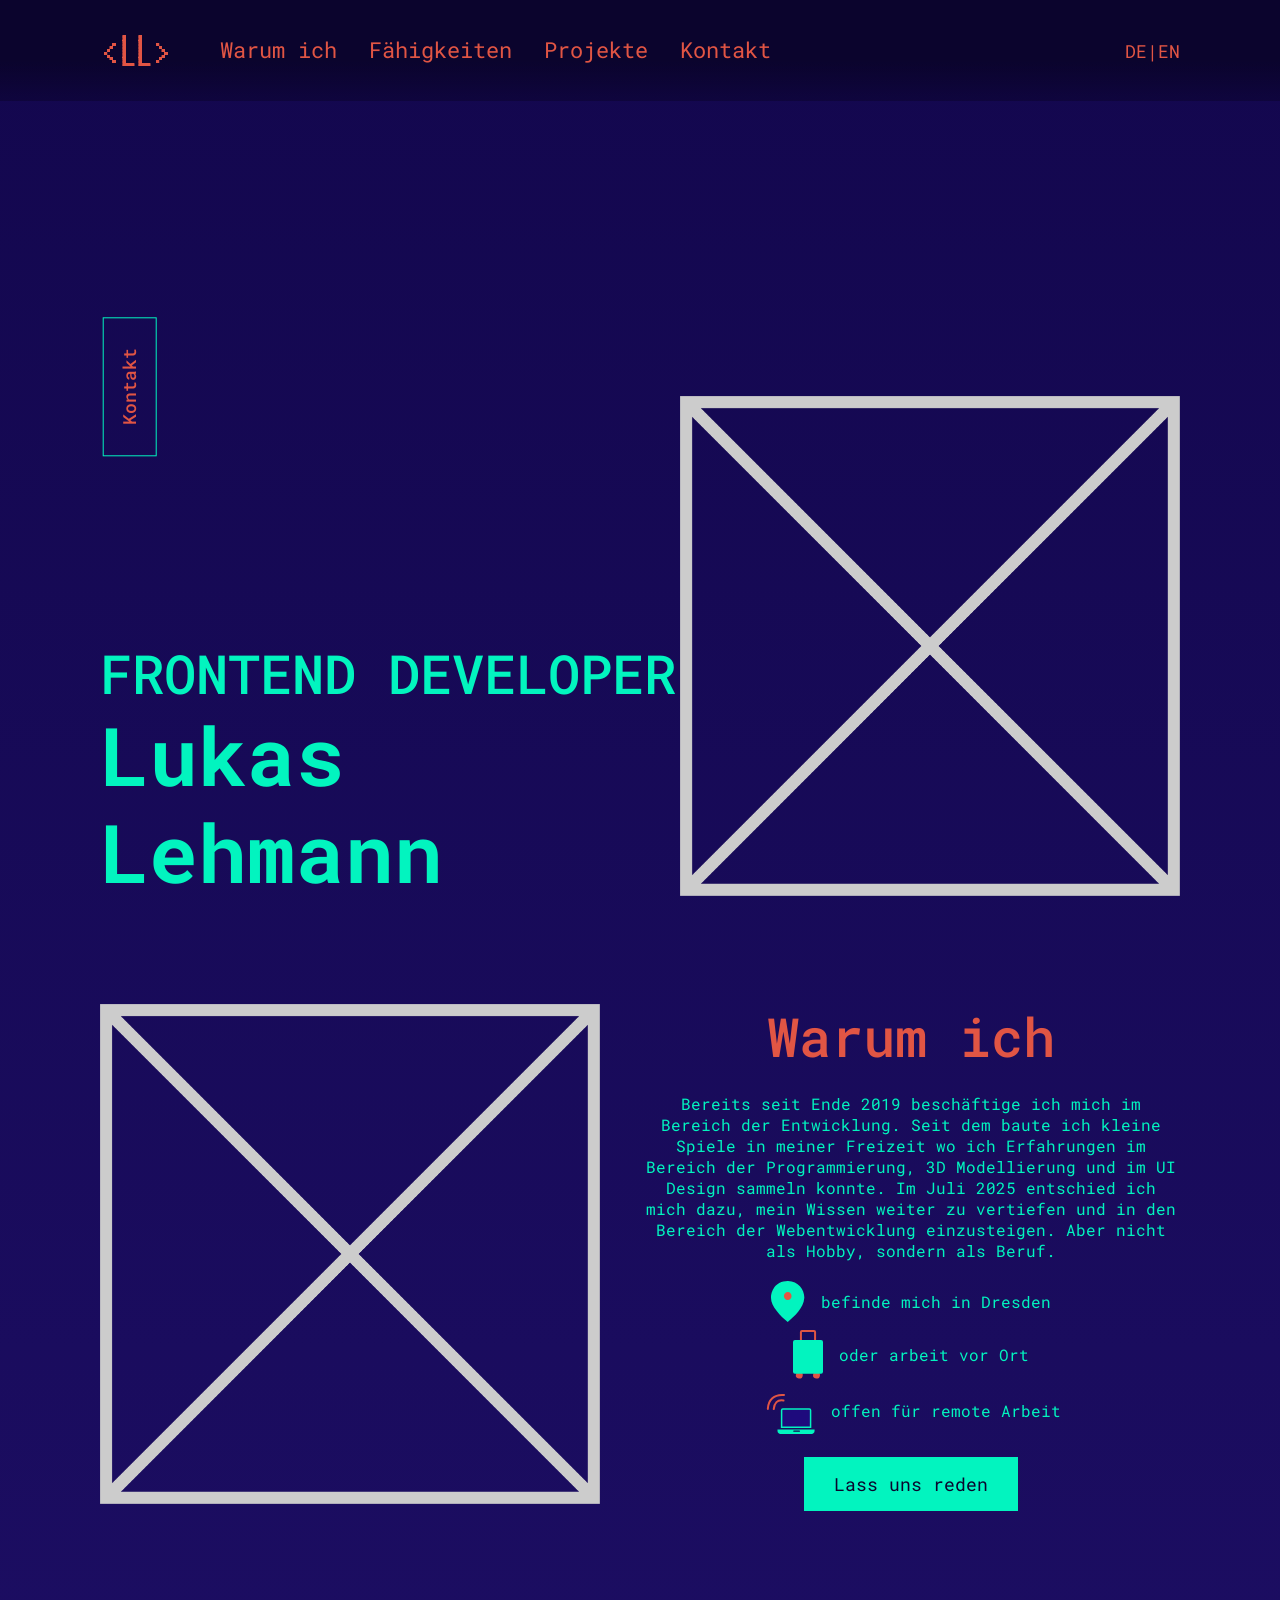
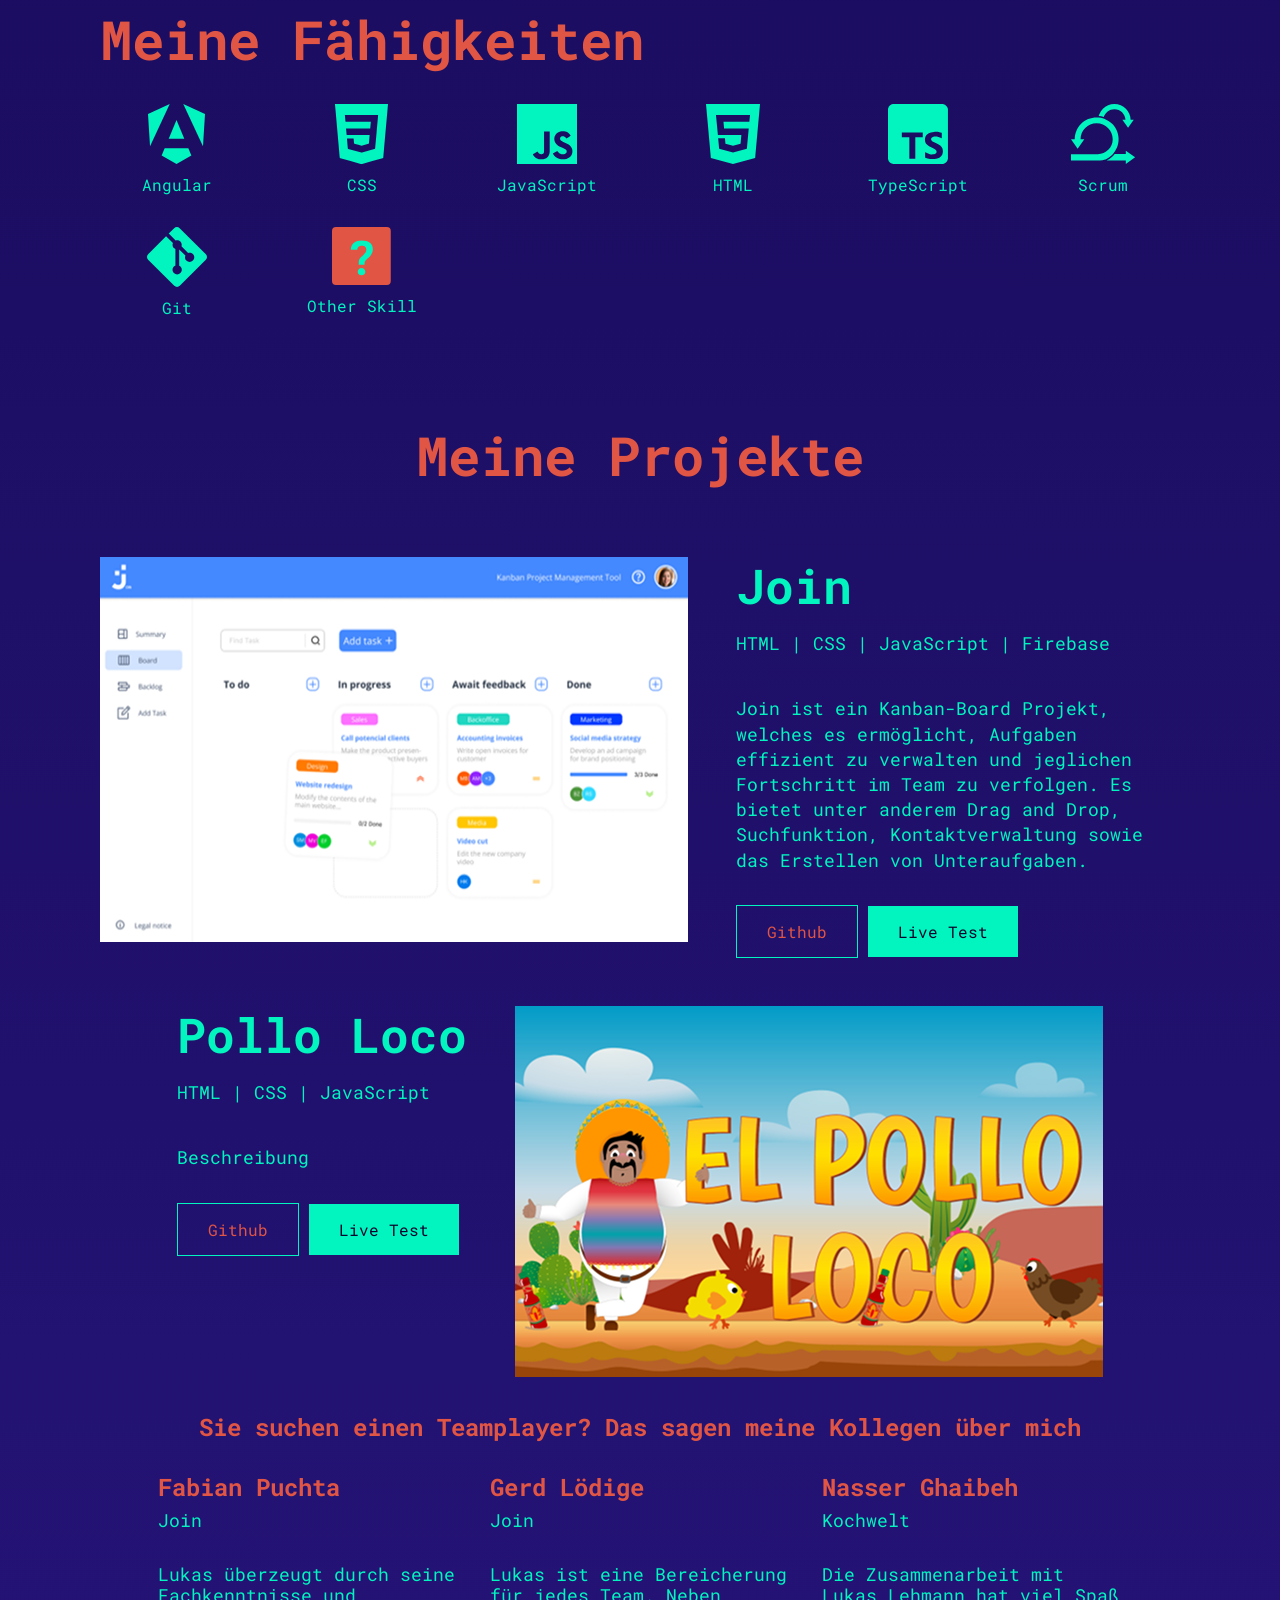
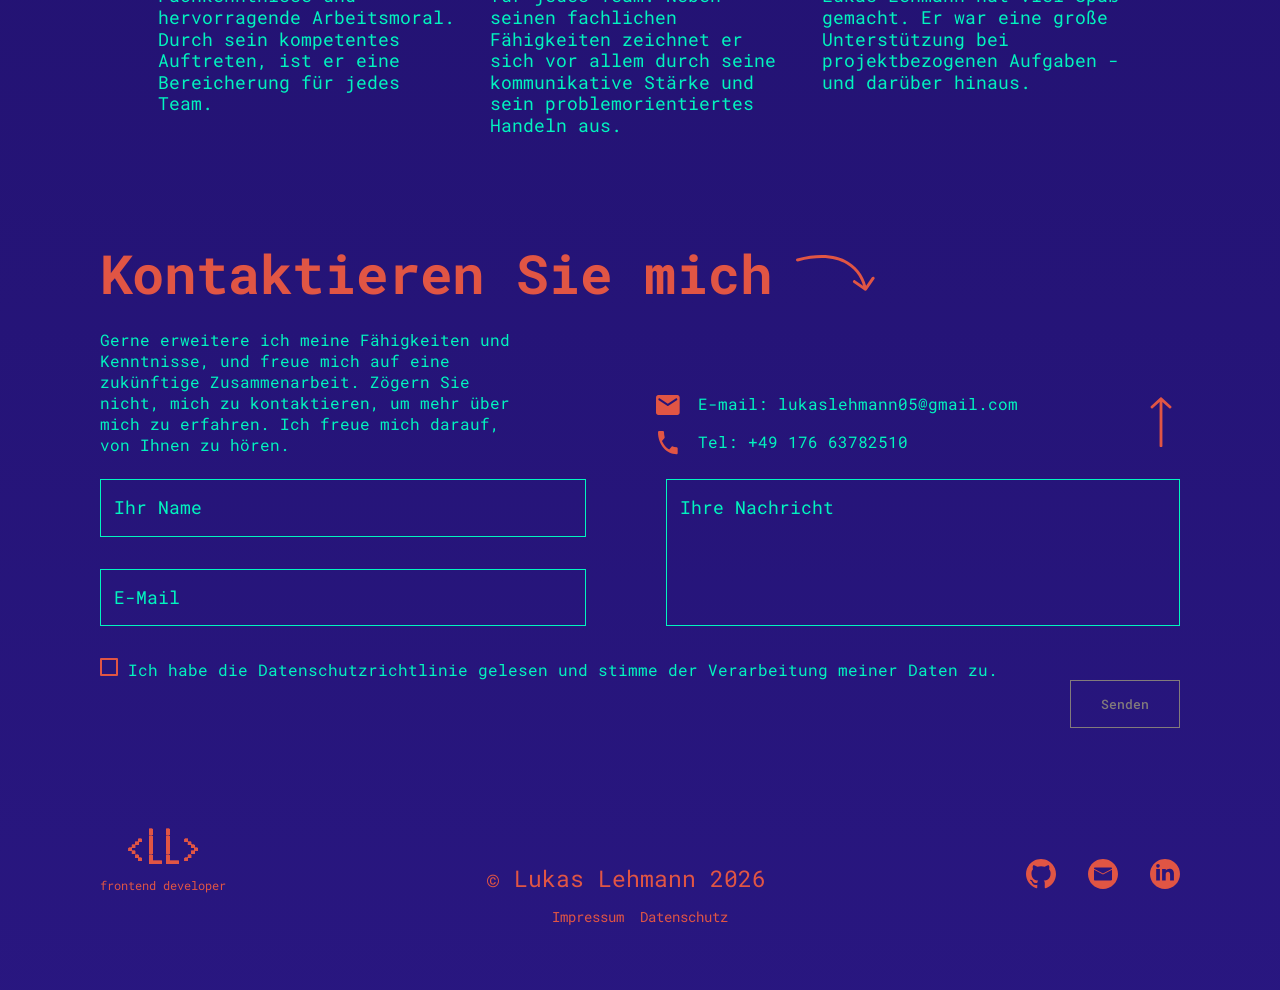
==== commit 75dcc5a3: "changed about section for small screens" ====
--- a/de/index.html
+++ b/de/index.html
@@ -66,29 +66,29 @@
                     </p>
                     <section class="about-details">
                         <div class="about-details-column location-column">
-                            <h3 class="hide-1100">Ich</h3>
+                            <h3 class="hide-1350">Ich</h3>
                             <div class="about-icon-container">
                                 <img src="../img/icons/location.svg" alt="location icon" class="about-icons">
-                                <p>befinde mich <br class="hide-1100"> in Dresden</p>
+                                <p>befinde mich <br class="hide-1350"> in Dresden</p>
                             </div>
                         </div>
 
                         <div class="about-details-column relocate-column">
-                            <img src="../img/icons/arrow_curved_down.svg" alt="arrow" class="hide-1100">
+                            <img src="../img/icons/arrow_curved_down.svg" alt="arrow" class="hide-1350">
                             <div class="about-icon-container">
                                 <img src="../img/icons/icon_relocate.svg" alt="relocate icon" class="about-icons">
-                                <p>oder arbeit<br class="hide-1100"> vor Ort</p>
+                                <p>oder arbeit<br class="hide-1350"> vor Ort</p>
                             </div>
                         </div>
 
                         <div class="about-details-column remote-column">
                             <div class="about-icon-container">
                                 <img src="../img/icons/icon_remote.svg" alt="remote icon" class="about-icons">
-                                <p>offen für <br class="hide-1100"> remote Arbeit</p>
-                                <img src="../img/icons/arrow_curved_up.svg" alt="arrow" class="hide-1100">
-                            </div>
-
-                            <img src="../img/icons/arrow_curved_down_2.svg" alt="arrow" class="hide-1100">
+                                <p>offen für <br class="hide-1350"> remote Arbeit</p>
+                                <img src="../img/icons/arrow_curved_up.svg" alt="arrow" class="hide-1350">
+                            </div>
+
+                            <img src="../img/icons/arrow_curved_down_2.svg" alt="arrow" class="hide-1350">
                         </div>
 
                         <div class="about-contact">
--- a/style/content.css
+++ b/style/content.css
@@ -359,7 +359,7 @@
     display: flex;
     flex-direction: column;
     gap: 8px;
-    width: 80%;
+    width: 580px;
 }
 
 .about-details h3 {
@@ -379,6 +379,11 @@
     display: flex;
     justify-content: center;
     align-items: center;
+}
+
+.about-icon-container p {
+    margin-left: 16px;
+    text-align: left;
 }
 
 .about-details-column {
--- a/style/responsive.css
+++ b/style/responsive.css
@@ -1,6 +1,35 @@
 @media (max-width: 1400px) {
     .scroll-down {
         display: none;
+    }
+}
+
+@media (max-width: 1350px) {
+    .hide-1350 {
+        display: none;
+    }
+
+    .about-content {
+        align-items: center;
+        text-align: center;
+    }
+
+    .about-details-column {
+        align-items: center;
+        width: 100%;
+    }
+
+    .about-icon-container {
+        width: 100%;
+    }
+
+    .relocate-column div {
+        margin-left: 0px;
+        margin-right: 0px;
+    }
+
+    .about-details {
+        width: 100%;
     }
 }
 
@@ -32,25 +61,6 @@
 
     .hide-1100 {
         display: none;
-    }
-
-    .about-content {
-        align-items: center;
-        text-align: center;
-    }
-
-    .about-details-column {
-        align-items: center;
-        width: 100%;
-    }
-
-    .about-icon-container{
-        width: 100%;
-    }
-
-    .relocate-column div {
-        margin-left: 0px;
-        margin-right: 0px;
     }
 }
 
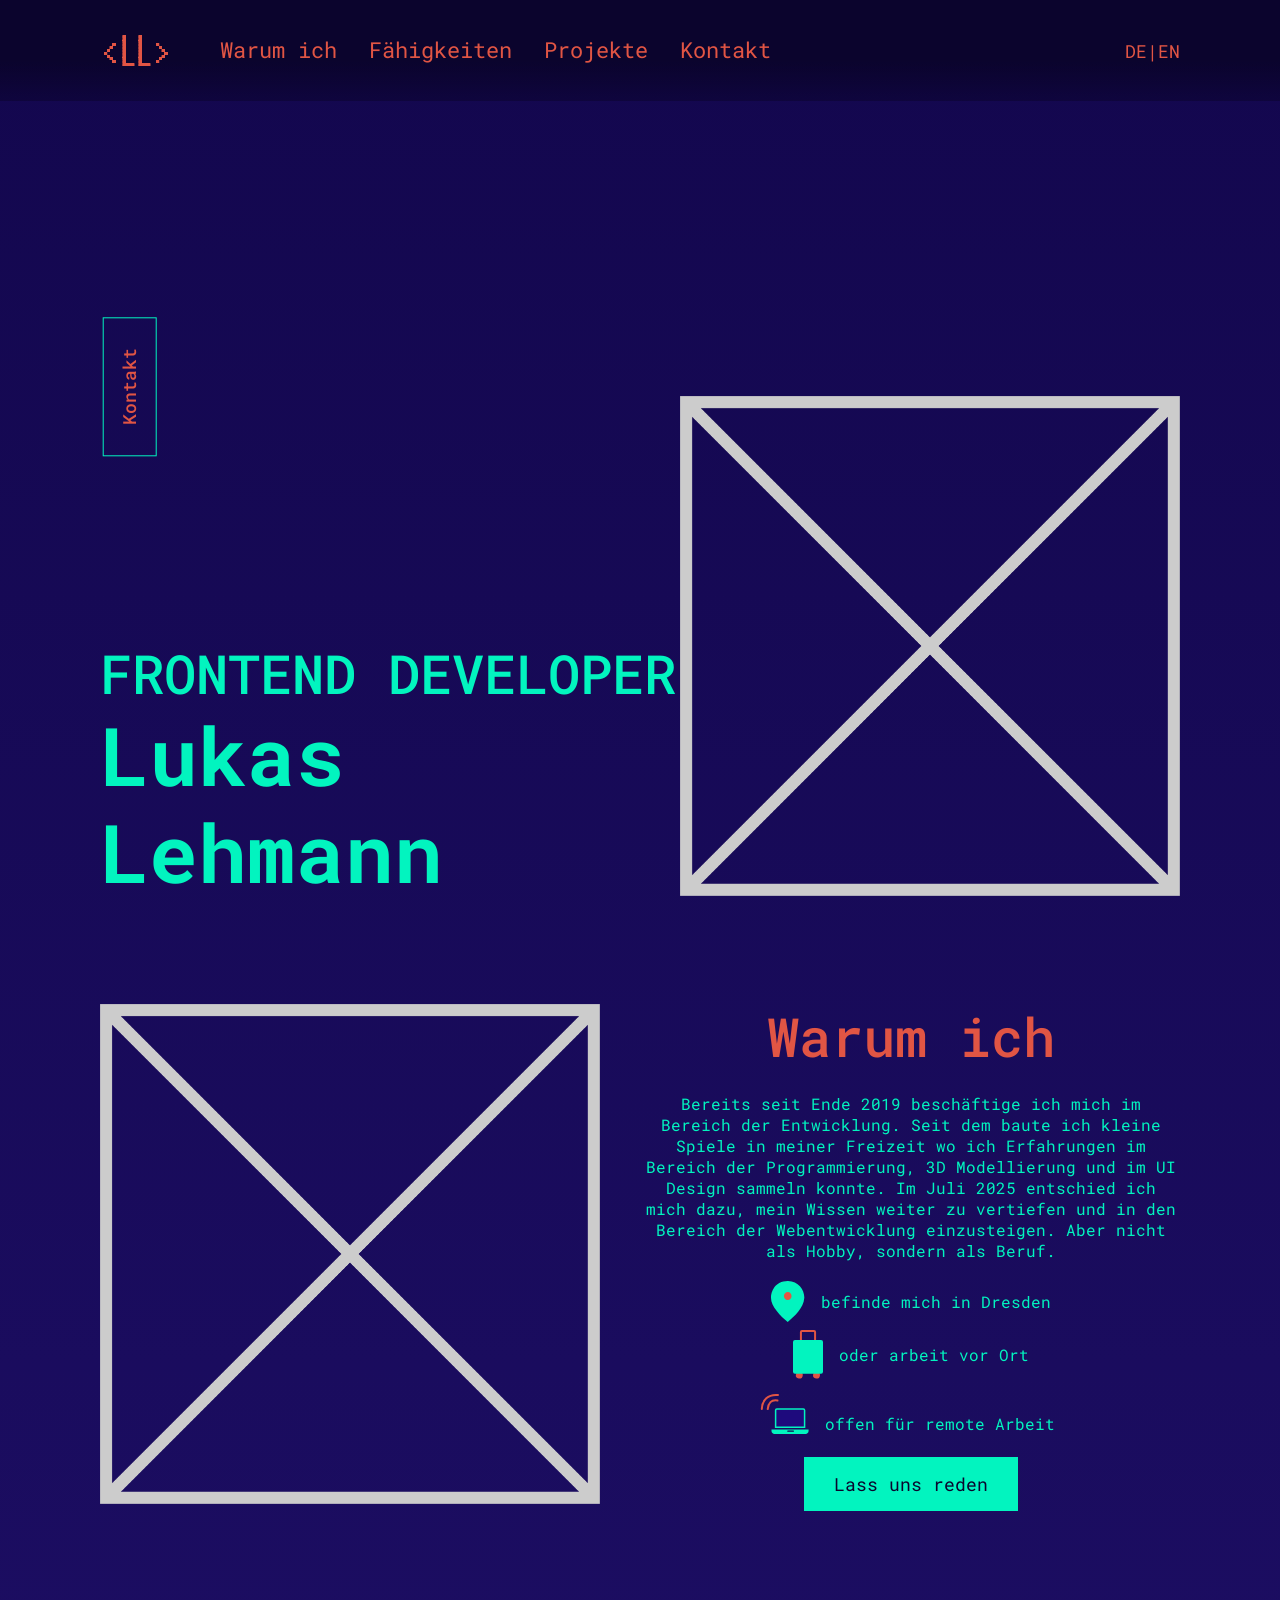
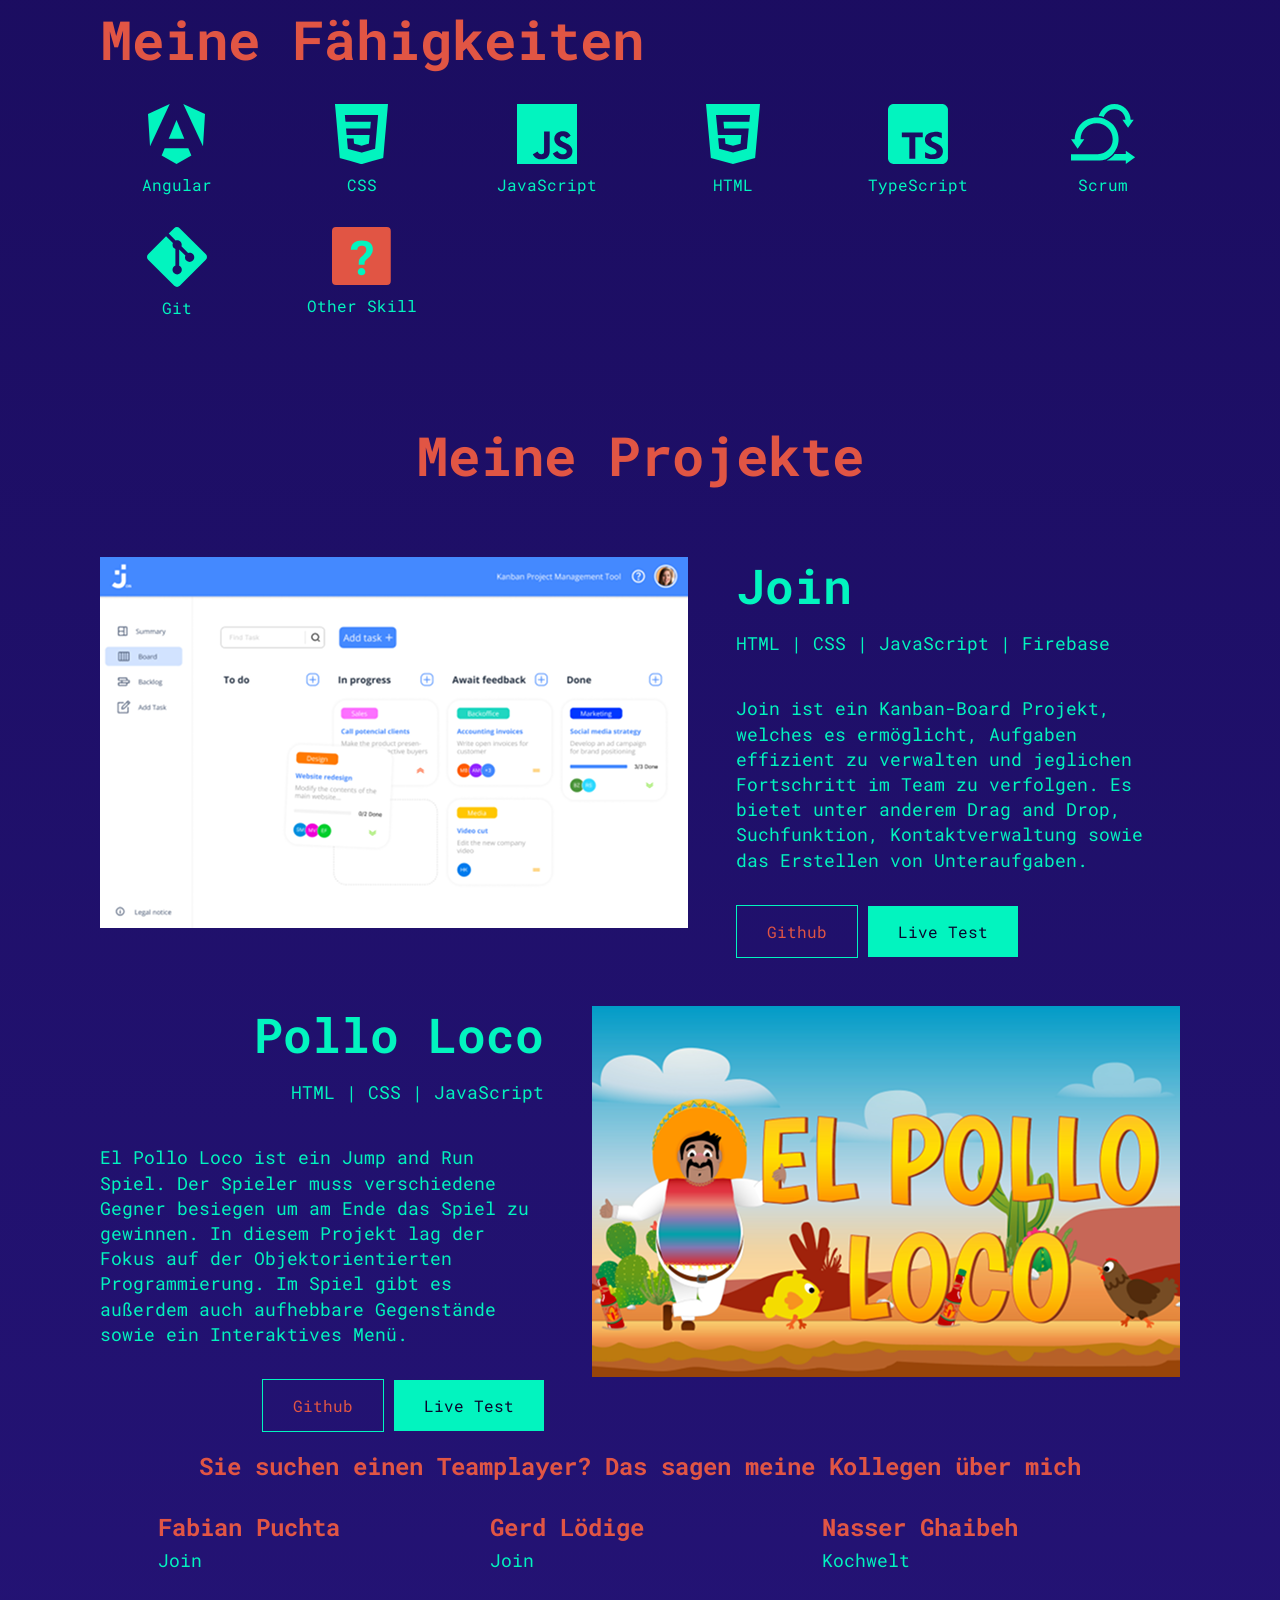
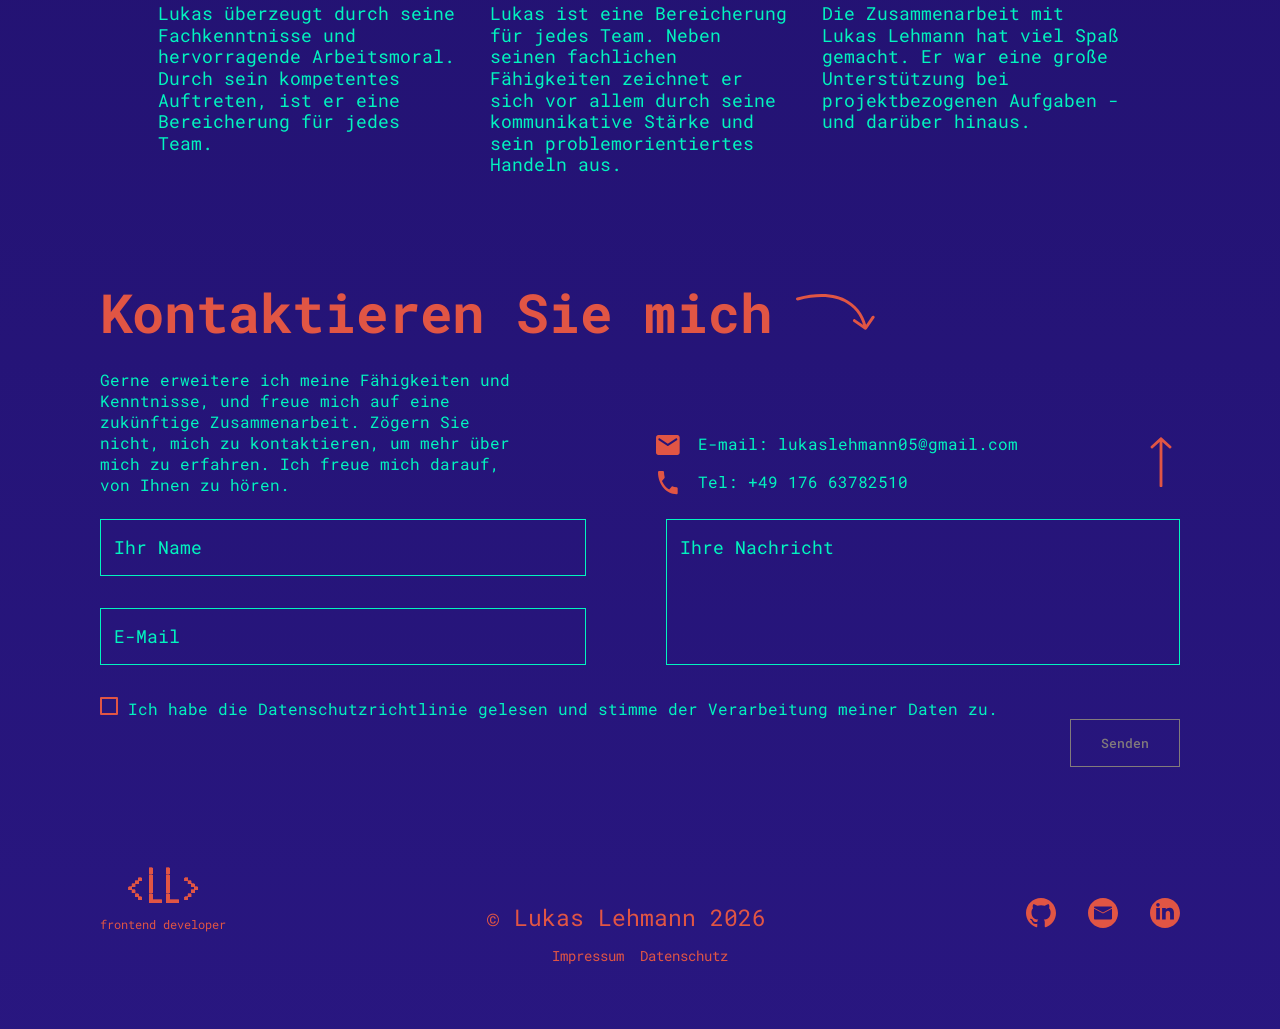
==== commit 44ef449d: "added hover effects for images of abour section, fixed project image size" ====
--- a/de/index.html
+++ b/de/index.html
@@ -68,7 +68,12 @@
                         <div class="about-details-column location-column">
                             <h3 class="hide-1350">Ich</h3>
                             <div class="about-icon-container">
-                                <img src="../img/icons/location.svg" alt="location icon" class="about-icons">
+                                <div class="location-icon-section">
+                                    <img src="../img/icons/location.svg" alt="location icon"
+                                        class="about-icons hide-hover">
+                                    <img src="../img/icons/location_marker_hover.svg" alt="location hover icon"
+                                        class="about-icons show-hover">
+                                </div>
                                 <p>befinde mich <br class="hide-1350"> in Dresden</p>
                             </div>
                         </div>
@@ -83,7 +88,10 @@
 
                         <div class="about-details-column remote-column">
                             <div class="about-icon-container">
-                                <img src="../img/icons/icon_remote.svg" alt="remote icon" class="about-icons">
+                                <img src="../img/icons/icon_remote.svg" alt="remote icon"
+                                    class="about-icons hide-remote">
+                                <img src="../img/icons/remote_hover.svg" alt="remote hover icon"
+                                    class="about-icons show-remote">
                                 <p>offen für <br class="hide-1350"> remote Arbeit</p>
                                 <img src="../img/icons/arrow_curved_up.svg" alt="arrow" class="hide-1350">
                             </div>
@@ -167,10 +175,13 @@
 
                     <section class="project-card row-reverse">
                         <img src="../img/project_img/pollo_loco.png" alt="pollo loco project image">
-                        <div>
+                        <div class="align-right">
                             <h3 class="project-title">Pollo Loco</h3>
                             <p class="project-languages">HTML | CSS | JavaScript</p>
-                            <p>Beschreibung</p>
+                            <p>El Pollo Loco ist ein Jump and Run Spiel. Der Spieler muss verschiedene Gegner besiegen
+                                um am Ende das Spiel zu gewinnen. In diesem Projekt lag der Fokus auf der
+                                Objektorientierten Programmierung. Im Spiel gibt es außerdem auch aufhebbare Gegenstände
+                                sowie ein Interaktives Menü.</p>
                             <div class="project-links">
                                 <a href="https://github.com/LukasLehmann05/El-Pollo-Loco"
                                     class="github-button">Github</a>
--- a/style.css
+++ b/style.css
@@ -11,7 +11,7 @@
 :root {
     --text-green: #02F4BF;
     --text-orange: #E15544;
-    --content-max-width: 1920px;
+    --content-max-width: calc(1920px - 100px);
     --page-padding: 0px 100px;
     --page-padding-1150: 0px 75px;
     --page-padding-700: 0px 50px;
--- a/style/content.css
+++ b/style/content.css
@@ -28,6 +28,11 @@
     display: flex;
     justify-content: center;
     gap: 48px;
+}
+
+.project-card img {
+    object-fit: contain;
+    height: 100%;
 }
 
 .project-card p {
@@ -442,4 +447,56 @@
     display: flex;
     justify-content: space-between;
     align-items: flex-end;
+}
+
+.align-right {
+    display: flex;
+    flex-direction: column;
+    align-items: flex-end;
+}
+
+.relocate-column .about-icon-container:hover img {
+    transform: rotate(15deg);
+    transition: 300ms ease;
+}
+
+.about-icons {
+    transition: 300ms ease;
+}
+
+.show-remote {
+    display: none;
+}
+
+.remote-column .about-icon-container:hover .hide-remote {
+    display: none;
+}
+
+.remote-column .about-icon-container:hover .show-remote {
+    display: block;
+    height: 120%;
+}
+
+.remote-column .about-icon-container {
+    align-items: flex-end;
+}
+
+.remote-column .about-icon-container p {
+    margin-right: 12px;
+}
+
+.location-column .about-icon-container:hover .location-icon-section .show-hover {
+    display: block;
+}
+
+.show-hover {
+    display: none;
+    object-fit: contain;
+    margin-right: 1px;
+}
+
+.location-icon-section {
+    display: flex;
+    flex-direction: column;
+    align-items: center;
 }
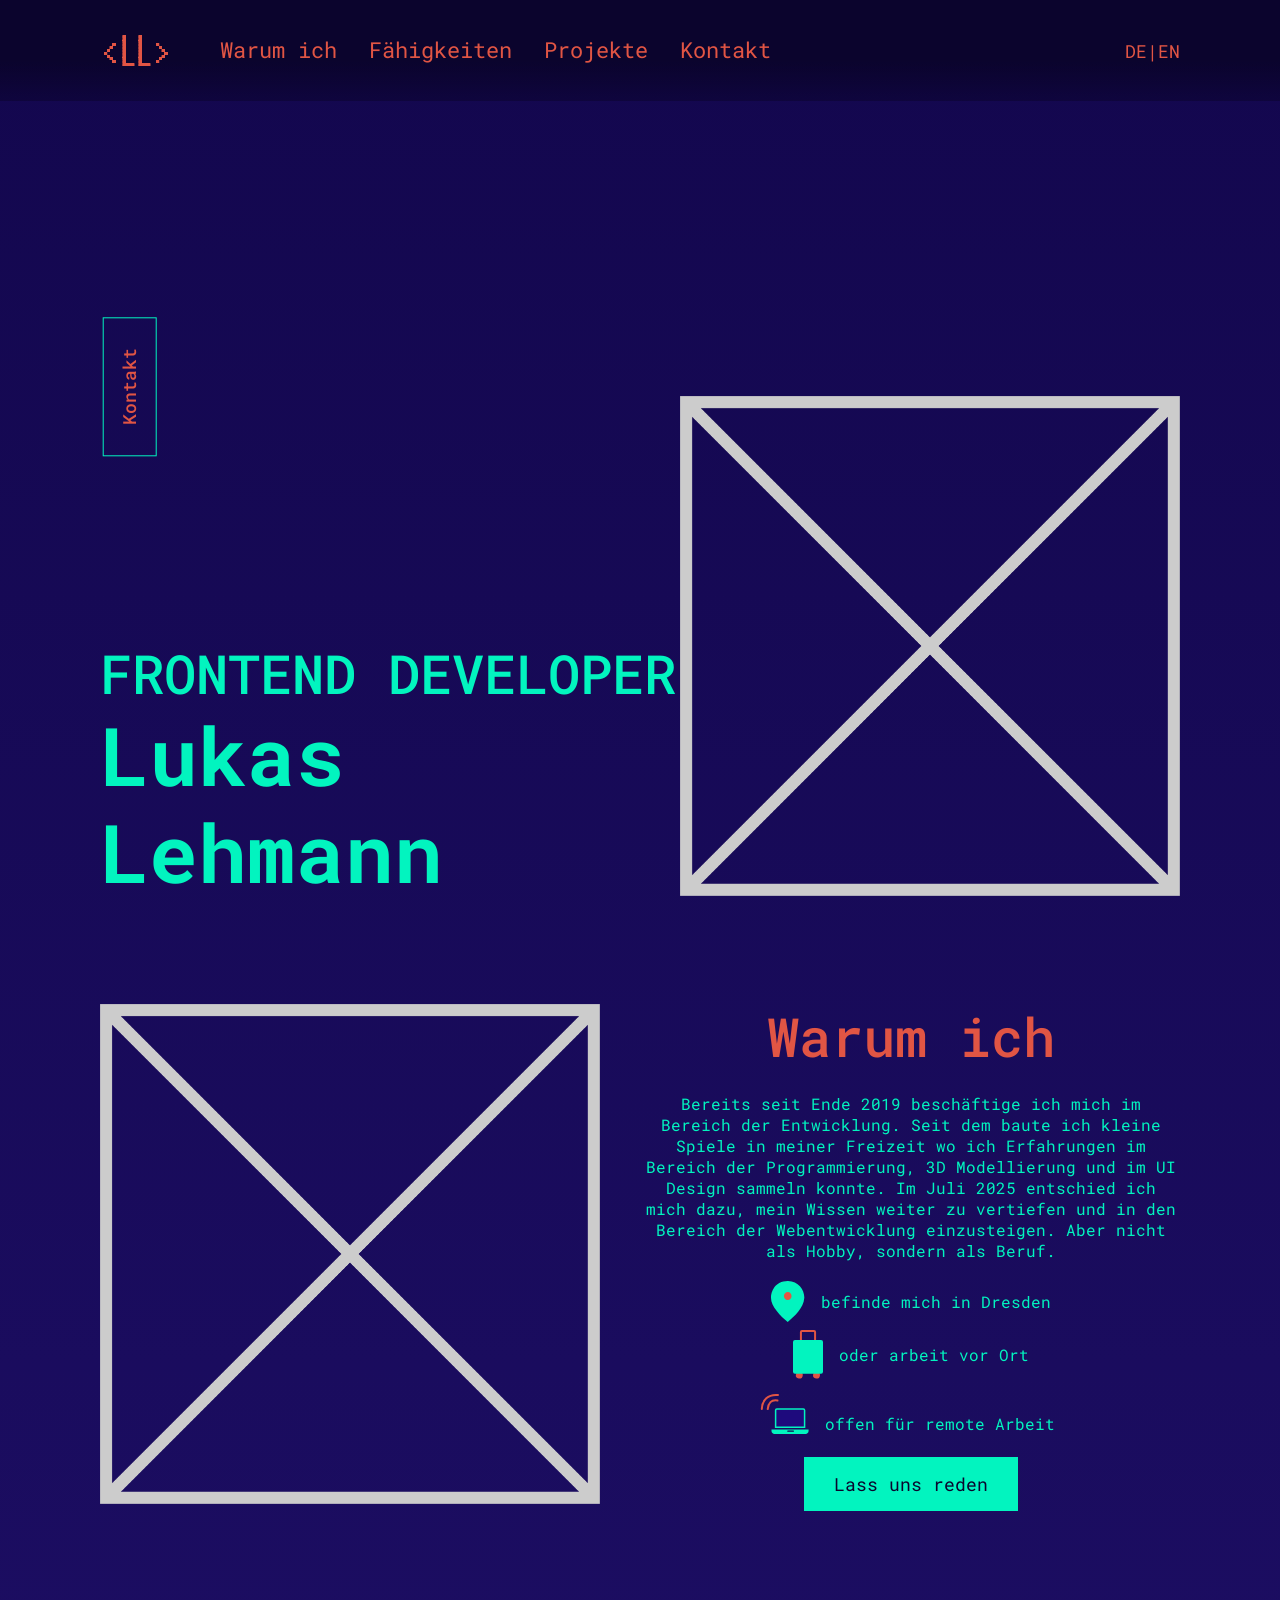
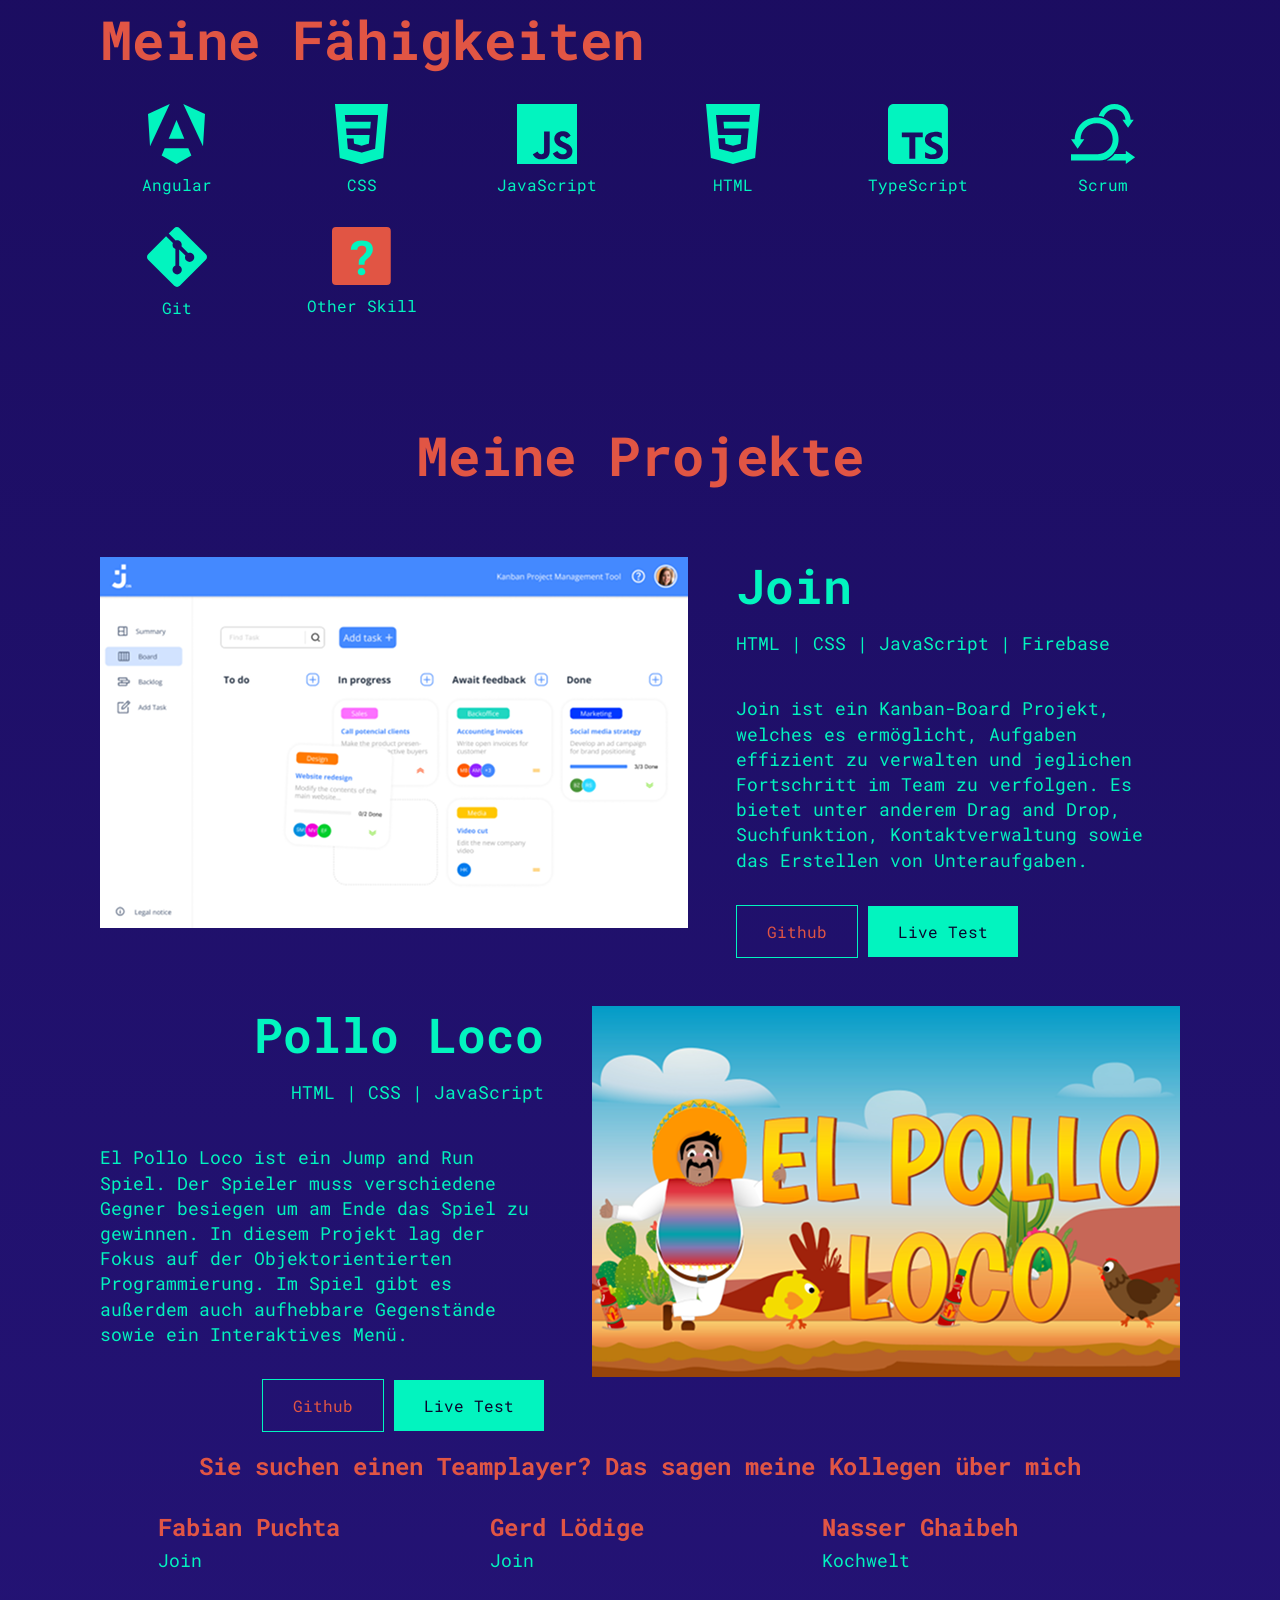
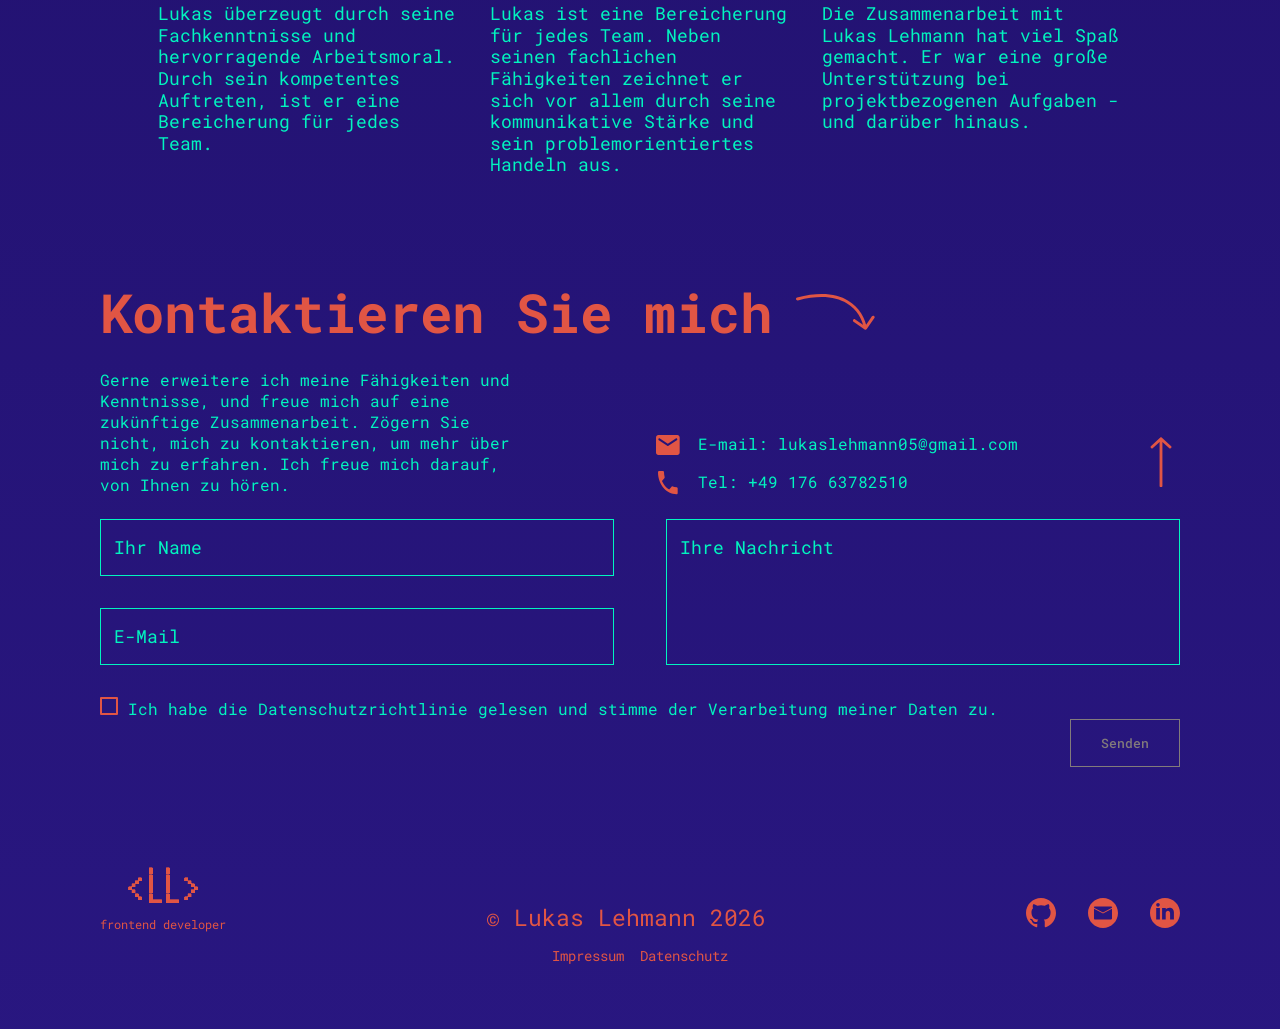
==== commit 894ff3ea: "added base handler for contact input validation" ====
--- a/de/index.html
+++ b/de/index.html
@@ -266,29 +266,34 @@
                 <form class="contact-form">
                     <div class="text-input-section">
                         <div class="form-input-left">
-                            <input type="text" placeholder="Ihr Name">
-                            <input type="text" placeholder="E-Mail">
-                        </div>
-
-                        <textarea type="text" class="message-input" placeholder="Ihre Nachricht"></textarea>
+                            <div>
+                                <input type="text" placeholder="Ihr Name" id="name_input" class="contact-input">
+                                <p id="validate_text_name">Bitte gib deinen Namen an.</p>
+                            </div>
+                            <div>
+                                <input type="text" placeholder="E-Mail" id="email_input" class="contact-input">
+                                <p id="validate_text_email">Bitte gib deine E-Mail-Adresse an.</p>
+                            </div>
+                        </div>
+
+                        <textarea type="text" class="message-input" placeholder="Ihre Nachricht" id="message_input"></textarea>
                     </div>
 
                     <div class="submit-section">
                         <div>
-                            <input type="checkbox" name="" id="guidlines_checkbox" class="guidlines-checkbox"
-                                placeholder="✓">
-                            <label for="">Ich habe die Datenschutzrichtlinie gelesen und stimme der Verarbeitung meiner
+                            <input type="checkbox" name="" id="guidlines_checkbox" class="guidlines-checkbox">
+                            <label for="guidlines_checkbox">Ich habe die Datenschutzrichtlinie gelesen und stimme der Verarbeitung meiner
                                 Daten zu.</label>
                         </div>
                         <div class="submit-button-section">
-                            <button type="submit" class="submit-button">Senden</button>
+                            <button type="button" class="submit-button" id="submit_button" onclick="submitContact()">Senden</button>
                         </div>
                     </div>
                 </form>
             </section>
         </div>
     </main>
-
+    
     <footer id="footer">
         <div class="footer-content">
             <section class="footer-info">
--- a/style/content.css
+++ b/style/content.css
@@ -499,4 +499,17 @@
     display: flex;
     flex-direction: column;
     align-items: center;
+}
+
+.contact-input {
+    width: 100%;
+}
+
+.form-input-left p {
+    color: red;
+    display: none;
+}
+
+.form-input-left .invalid-input {
+    display: block;
 }
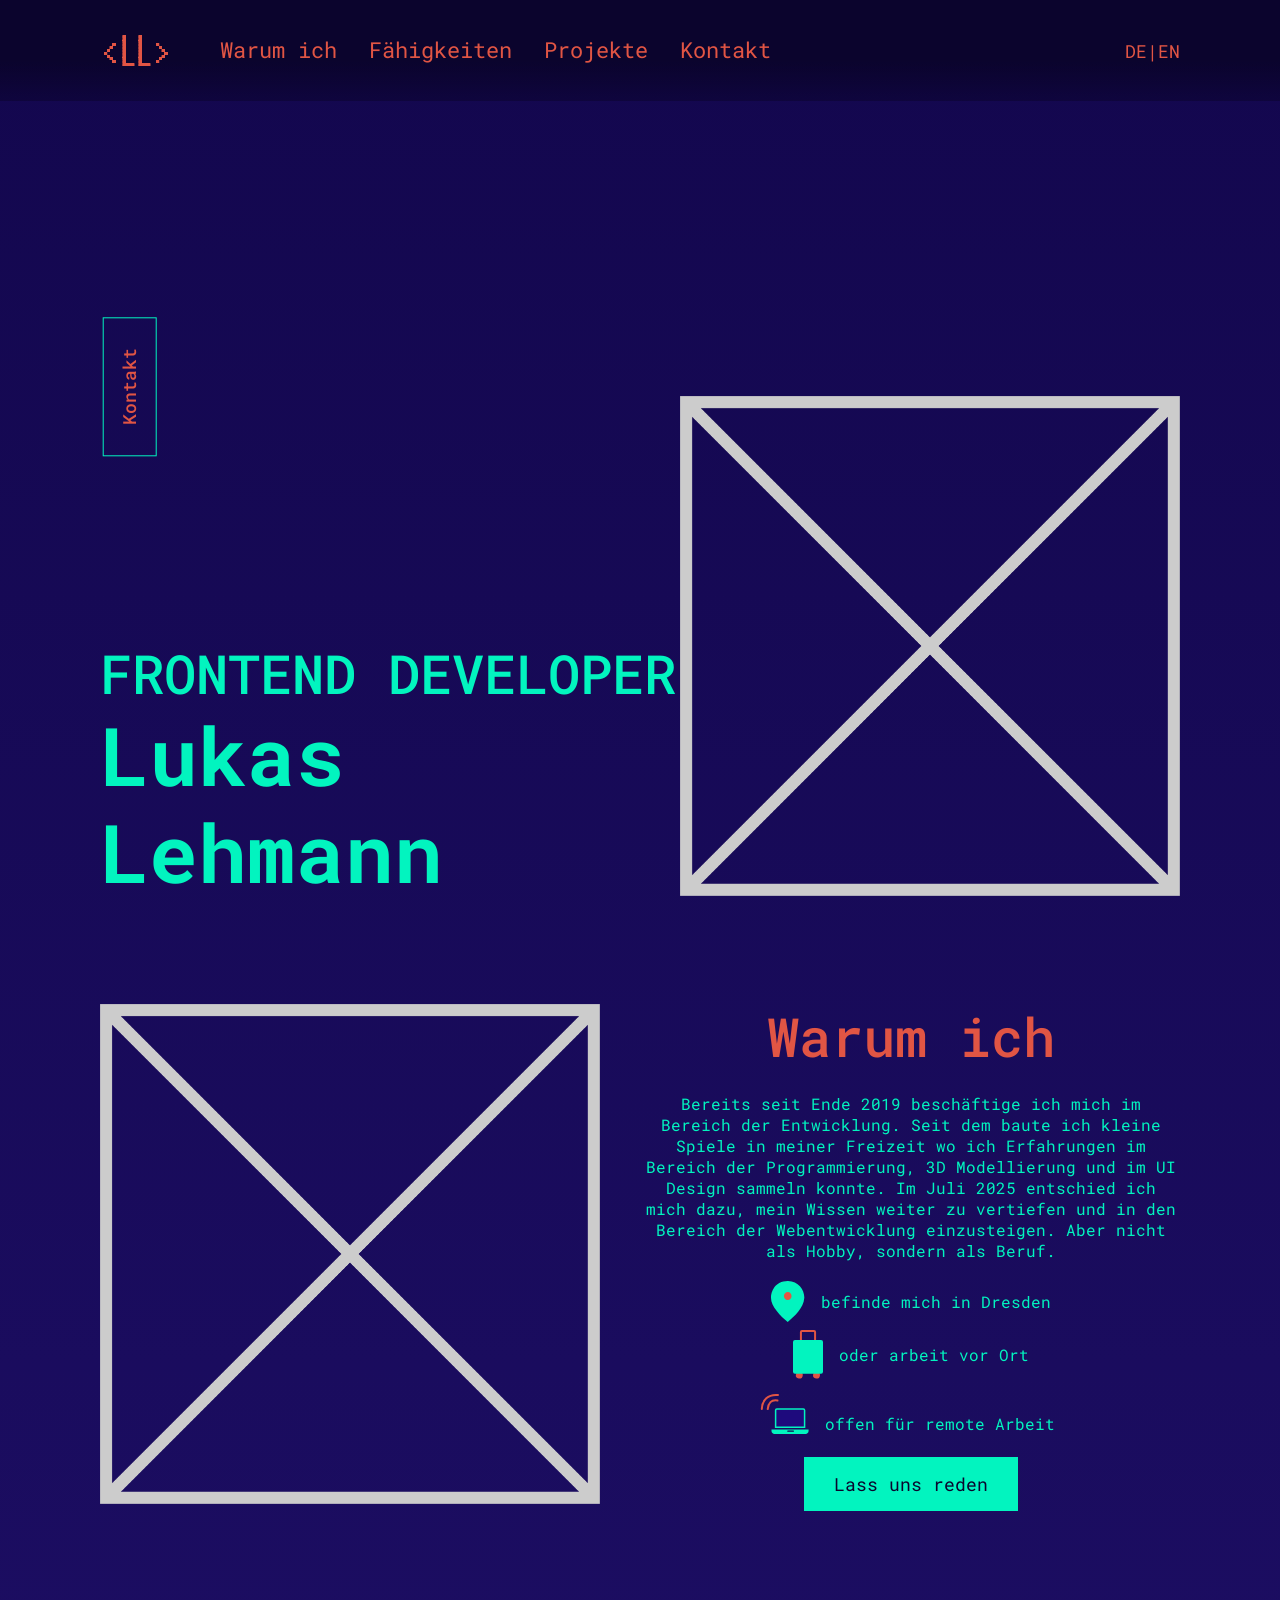
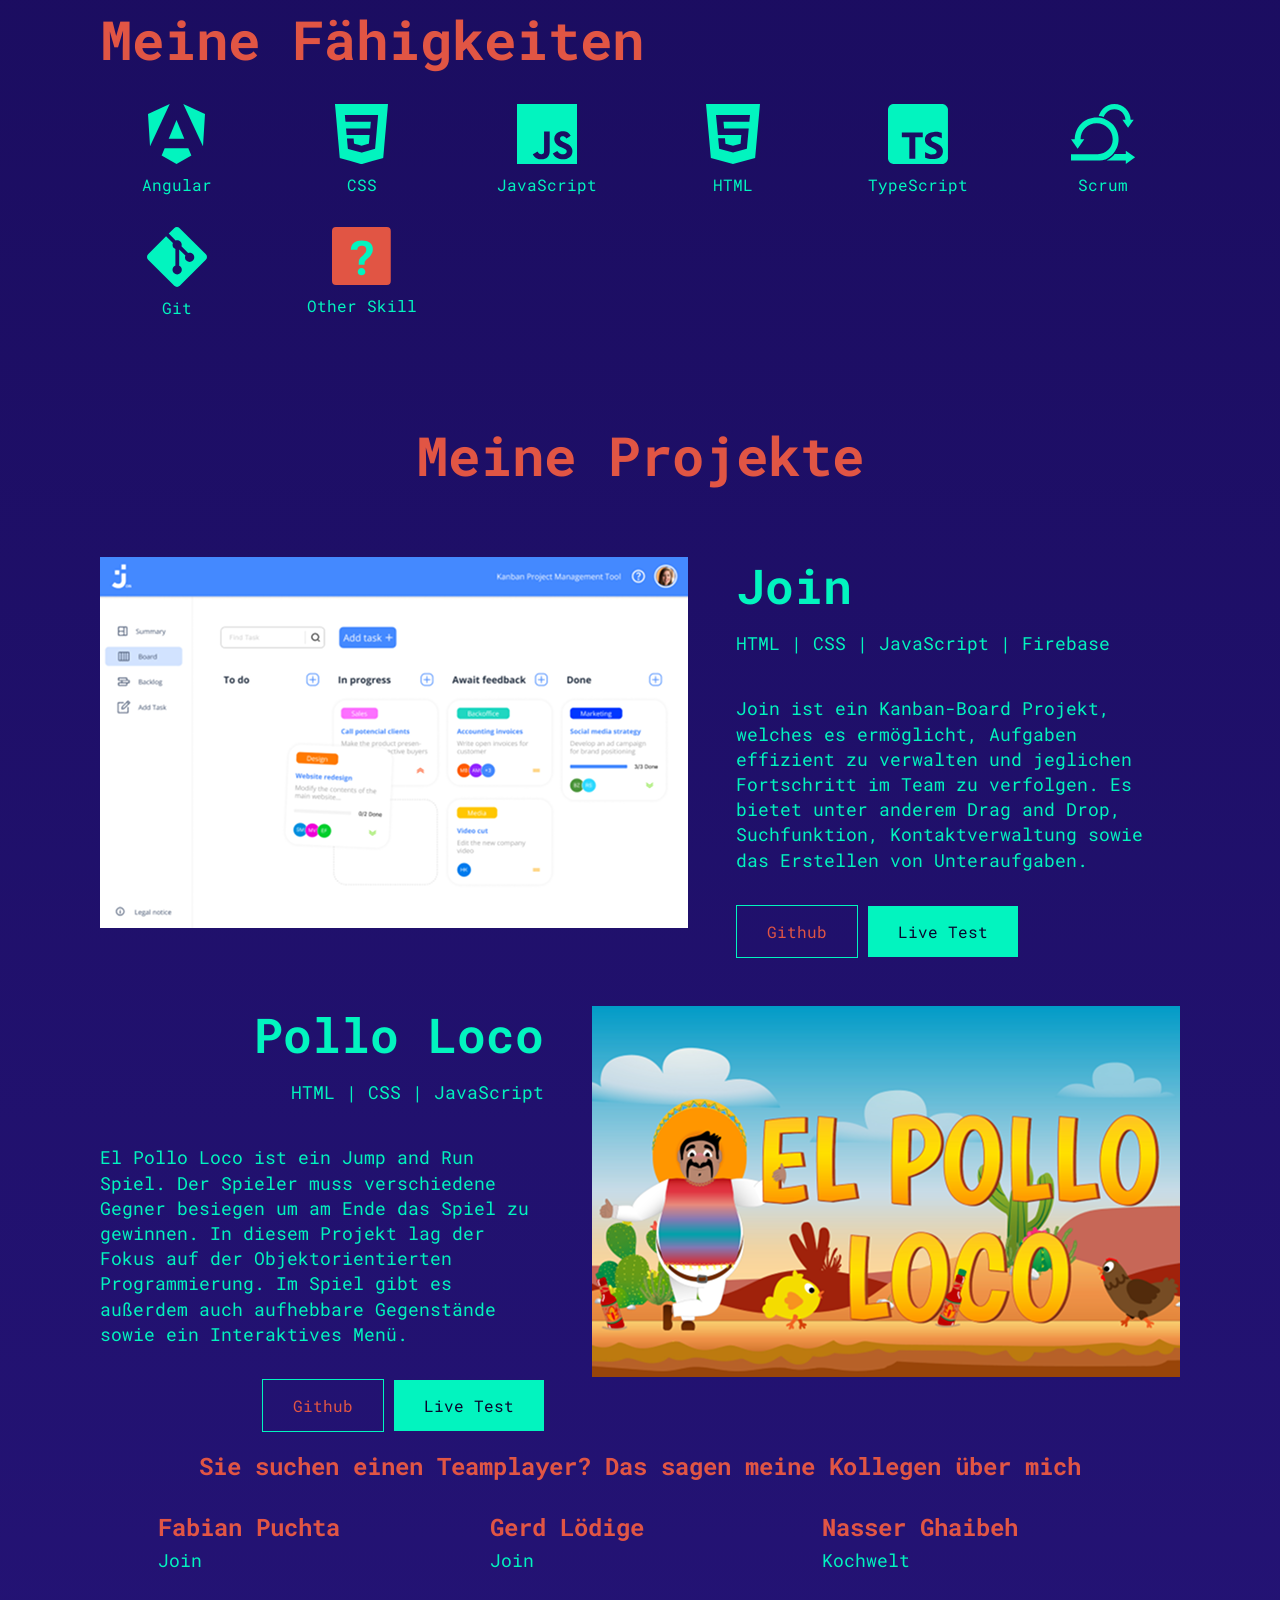
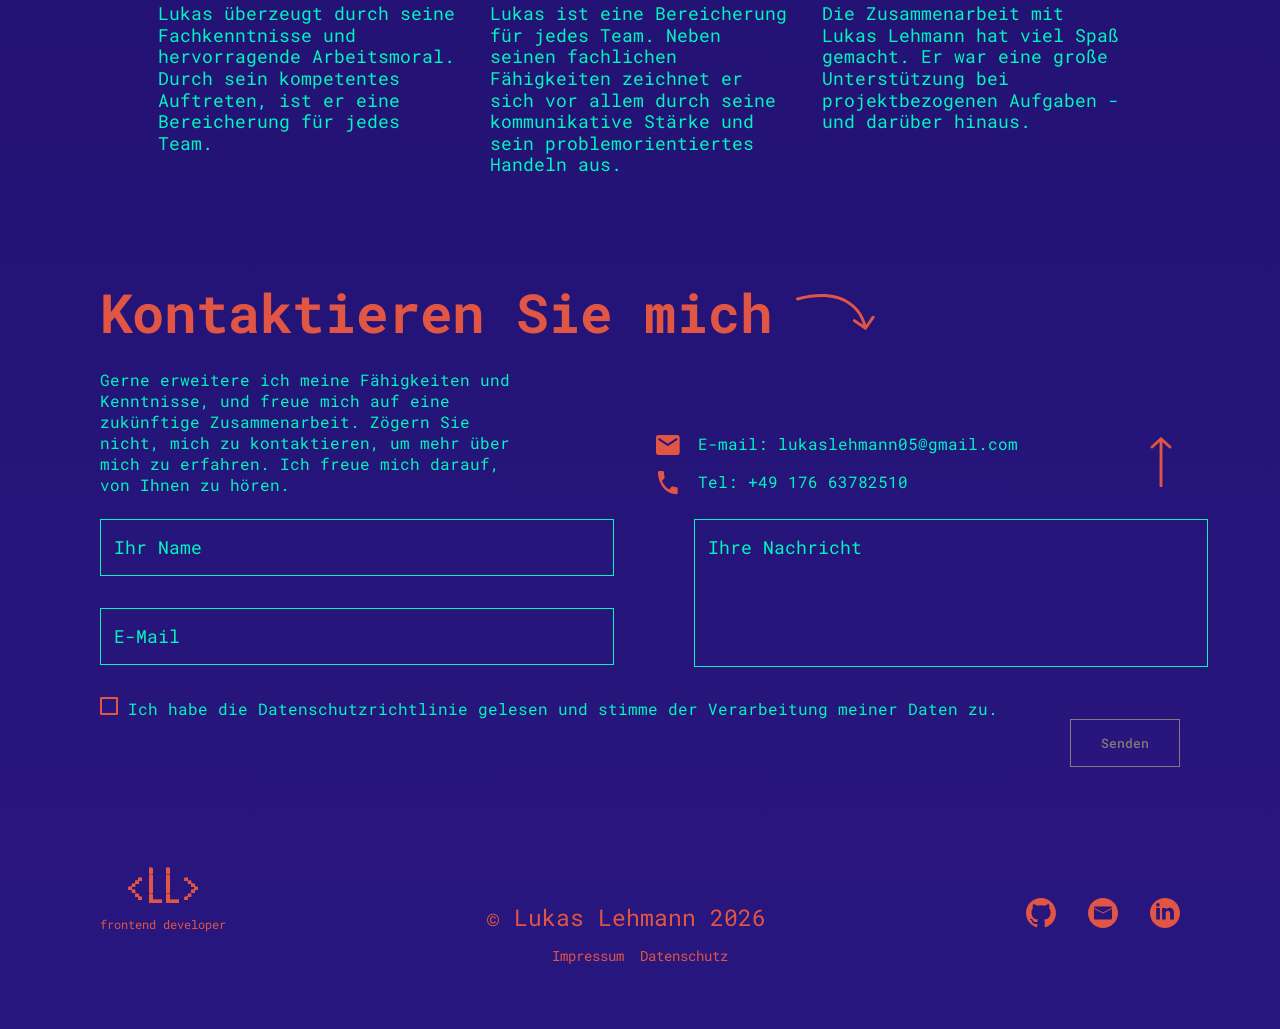
==== commit 3cf39588: "added form validation for message input, fixed style issue when invalid input info is displayed" ====
--- a/de/index.html
+++ b/de/index.html
@@ -276,24 +276,30 @@
                             </div>
                         </div>
 
-                        <textarea type="text" class="message-input" placeholder="Ihre Nachricht" id="message_input"></textarea>
+                        <div class="message-section" id="message_section">
+                            <textarea type="text" class="message-input" placeholder="Ihre Nachricht"
+                                id="message_input"></textarea>
+                            <p id="validate_text_message">Bitte teilen Sie mir Ihr Anliegen mit.</p>
+                        </div>
                     </div>
 
                     <div class="submit-section">
                         <div>
                             <input type="checkbox" name="" id="guidlines_checkbox" class="guidlines-checkbox">
-                            <label for="guidlines_checkbox">Ich habe die Datenschutzrichtlinie gelesen und stimme der Verarbeitung meiner
+                            <label for="guidlines_checkbox">Ich habe die Datenschutzrichtlinie gelesen und stimme der
+                                Verarbeitung meiner
                                 Daten zu.</label>
                         </div>
                         <div class="submit-button-section">
-                            <button type="button" class="submit-button" id="submit_button" onclick="submitContact()">Senden</button>
+                            <button type="button" class="submit-button" id="submit_button"
+                                onclick="submitContact()">Senden</button>
                         </div>
                     </div>
                 </form>
             </section>
         </div>
     </main>
-    
+
     <footer id="footer">
         <div class="footer-content">
             <section class="footer-info">
--- a/style/content.css
+++ b/style/content.css
@@ -210,7 +210,8 @@
 }
 
 .message-input {
-    width: 45%;
+    width: 100%;
+    height: calc(100% - 30px);
     border: solid 1px var(--text-green);
     background-color: transparent;
     color: var(--text-green);
@@ -512,4 +513,21 @@
 
 .form-input-left .invalid-input {
     display: block;
+}
+
+.message-section {
+    width: 45%;
+}
+
+.message-section p {
+    color: red;
+    display: none;
+}
+
+.invalid-input p {
+    display: block;
+}
+
+.invalid-input textarea {
+    height: calc(100% - 51px);
 }
